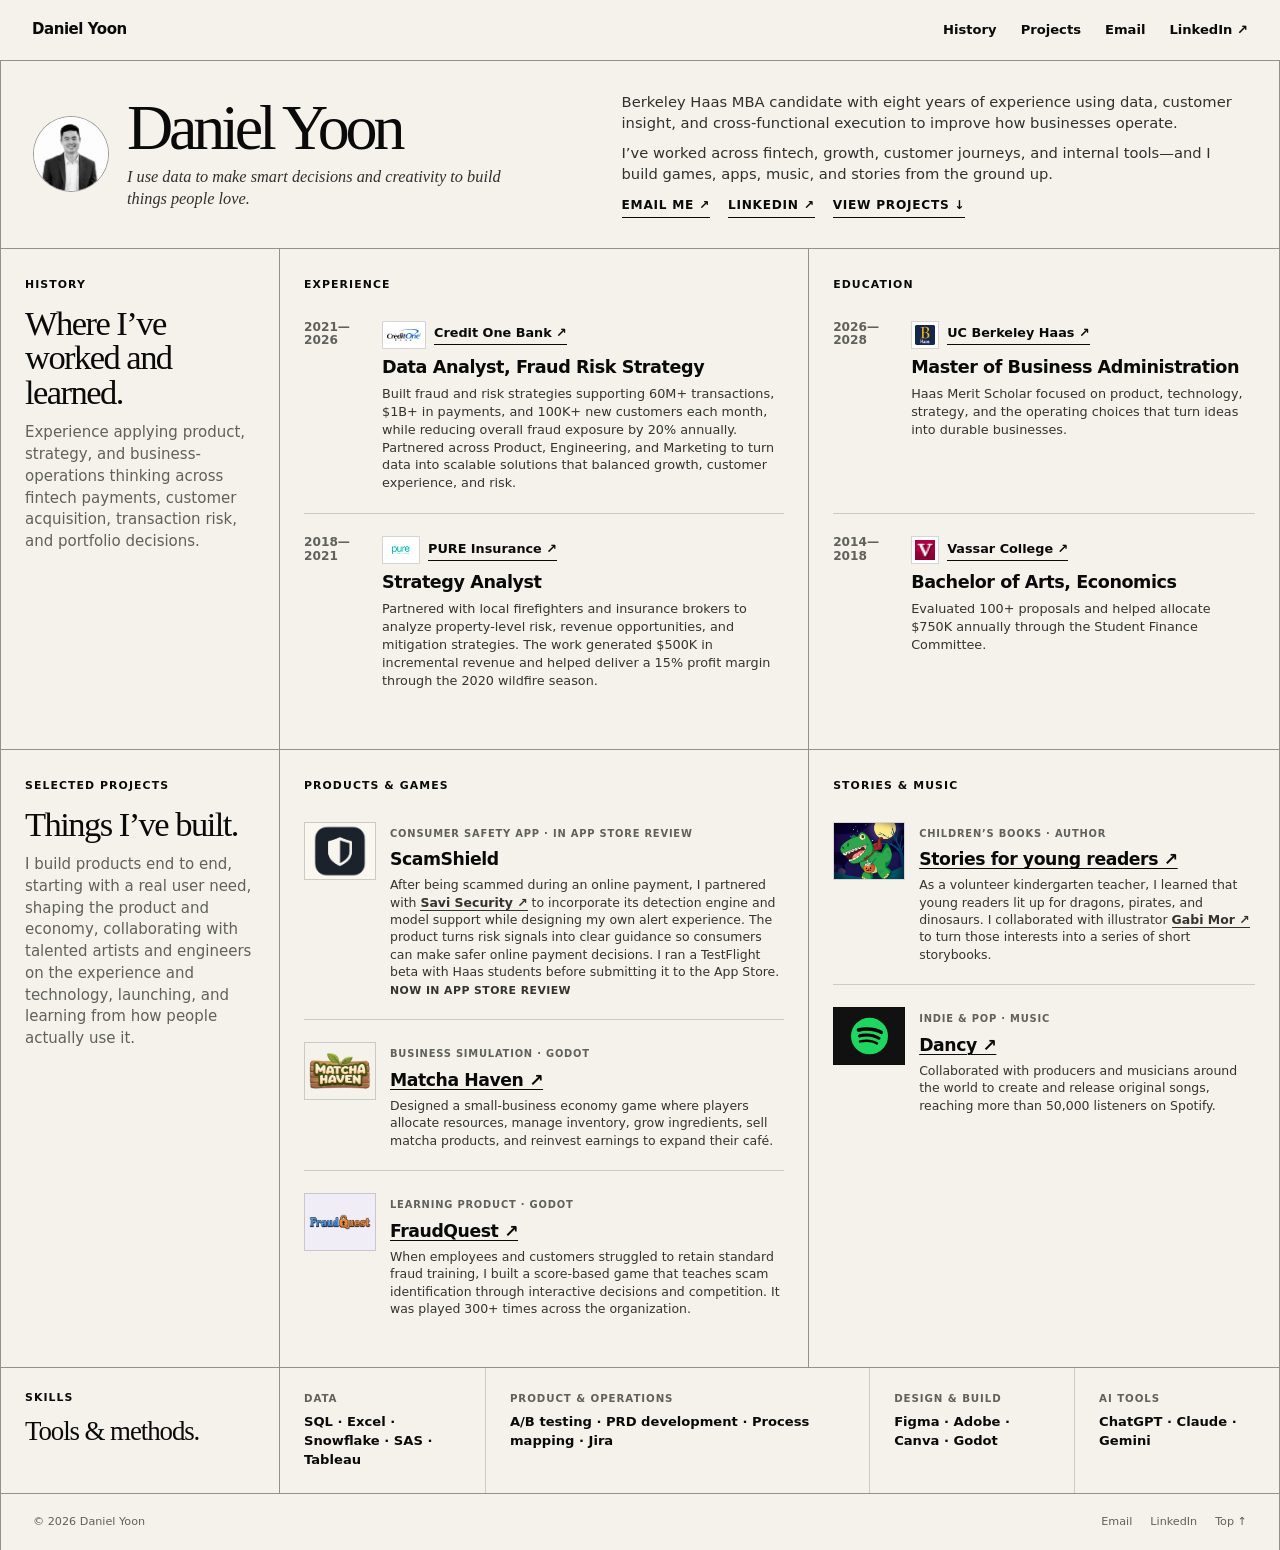
==== index.html @ 3f5807ec "Add Adobe to design and build skills Co-Authored-By: Claude Opus 5.5 <noreply@anthropic.com>" ====
<!doctype html>
<html lang="en">
<head>
  <meta charset="utf-8">
  <meta name="viewport" content="width=device-width, initial-scale=1">
  <title>Daniel Yoon — Data-Driven, Creative Builder</title>
  <meta name="description" content="Daniel Yoon is a Berkeley Haas MBA candidate who uses data to make smart decisions and creativity to build things people love, across tech, fintech, and entertainment.">
  <meta name="theme-color" content="#f4f2eb">
  <link rel="canonical" href="https://danielyoon.me">
  <link rel="icon" href="favicon.svg" type="image/svg+xml">
  <link rel="stylesheet" href="styles.css">
  <script src="script.js" defer></script>
</head>
<body>
  <a class="skip-link" href="#main">Skip to content</a>
  <header class="site-header">
    <nav class="nav" aria-label="Primary navigation">
      <a class="brand" href="#top">Daniel Yoon</a>
      <button class="nav-toggle" type="button" aria-label="Open menu" aria-expanded="false">Menu</button>
      <div class="nav-links">
        <a href="#history">History</a><a href="#work">Projects</a>
        <a href="mailto:daniel_yoon@berkeley.edu">Email</a>
        <a href="https://www.linkedin.com/in/daniel-yoon-haas" target="_blank" rel="noopener">LinkedIn ↗</a>
      </div>
    </nav>
  </header>

  <main id="main">
    <section class="intro" id="top">
      <div class="intro-grid" data-reveal>
        <div class="identity">
          <div class="portrait"><img src="assets/daniel-yoon-headshot.png" alt="Daniel Yoon" fetchpriority="high"></div>
          <div><h1>Daniel Yoon</h1><p class="role">I use data to make smart decisions and creativity to build things people love.</p></div>
        </div>
        <div class="profile-copy">
          <p>Berkeley Haas MBA candidate with eight years of experience using data, customer insight, and cross-functional execution to improve how businesses operate.</p>
          <p>I’ve worked across fintech, growth, customer journeys, and internal tools—and I build games, apps, music, and stories from the ground up.</p>
          <div class="quick-links"><a href="mailto:daniel_yoon@berkeley.edu">Email me ↗</a><a href="https://www.linkedin.com/in/daniel-yoon-haas" target="_blank" rel="noopener">LinkedIn ↗</a><a href="#work">View projects ↓</a></div>
        </div>
      </div>
    </section>

    <section class="history" id="history">
      <div class="section-label" data-reveal><p class="kicker">History</p><h2>Where I’ve worked and learned.</h2><p>Experience applying product, strategy, and business-operations thinking across fintech payments, customer acquisition, transaction risk, and portfolio decisions.</p></div>
      <div class="history-column" data-reveal>
        <p class="column-title">Experience</p>
        <article class="history-item"><div class="year">2021—<br>2026</div><div><p class="place credit-place"><img src="assets/credit-one-logo.avif" alt="Credit One Bank logo"><a href="https://www.creditonebank.com/" target="_blank" rel="noopener">Credit One Bank ↗</a></p><h3>Data Analyst, Fraud Risk Strategy</h3><p>Built fraud and risk strategies supporting 60M+ transactions, $1B+ in payments, and 100K+ new customers each month, while reducing overall fraud exposure by 20% annually. Partnered across Product, Engineering, and Marketing to turn data into scalable solutions that balanced growth, customer experience, and risk.</p></div></article>
        <article class="history-item"><div class="year">2018—<br>2021</div><div><p class="place pure-place"><img src="assets/pure-logo.png" alt="PURE Insurance logo"><a href="https://www.pureinsurance.com/" target="_blank" rel="noopener">PURE Insurance ↗</a></p><h3>Strategy Analyst</h3><p>Partnered with local firefighters and insurance brokers to analyze property-level risk, revenue opportunities, and mitigation strategies. The work generated $500K in incremental revenue and helped deliver a 15% profit margin through the 2020 wildfire season.</p></div></article>
      </div>
      <div class="history-column" data-reveal>
        <p class="column-title">Education</p>
        <article class="history-item"><div class="year">2026—<br>2028</div><div><p class="place"><img src="assets/haas-icon.png" alt=""><a href="https://haas.berkeley.edu/" target="_blank" rel="noopener">UC Berkeley Haas ↗</a></p><h3>Master of Business Administration</h3><p>Haas Merit Scholar focused on product, technology, strategy, and the operating choices that turn ideas into durable businesses.</p></div></article>
        <article class="history-item"><div class="year">2014—<br>2018</div><div><p class="place"><img src="assets/vassar-icon.png" alt=""><a href="https://www.vassar.edu/" target="_blank" rel="noopener">Vassar College ↗</a></p><h3>Bachelor of Arts, Economics</h3><p>Evaluated 100+ proposals and helped allocate $750K annually through the Student Finance Committee.</p></div></article>
      </div>
    </section>

    <section class="work" id="work">
      <div class="section-label" data-reveal><p class="kicker">Selected projects</p><h2>Things I’ve built.</h2><p>I build products end to end, starting with a real user need, shaping the product and economy, collaborating with talented artists and engineers on the experience and technology, launching, and learning from how people actually use it.</p></div>
      <div class="project-list" data-reveal>
        <p class="column-title">Products &amp; games</p>
        <article class="project-entry"><div class="project-thumb scamshield-thumb"><img src="assets/scamshield-icon.png" alt="ScamShield icon"></div><div><span>Consumer safety app · In App Store review</span><h3>ScamShield</h3><p>After being scammed during an online payment, I partnered with <a class="inline-link" href="https://www.savisecurity.com/" target="_blank" rel="noopener">Savi Security ↗</a> to incorporate its detection engine and model support while designing my own alert experience. The product turns risk signals into clear guidance so consumers can make safer online payment decisions. I ran a TestFlight beta with Haas students before submitting it to the App Store. <b>Now in App Store review</b></p></div></article>
        <a class="project-entry" href="https://dayoon11.itch.io/matcha-haven" target="_blank" rel="noopener"><div class="project-thumb matcha-thumb"><img src="assets/matcha-haven-title.png" alt="Matcha Haven title logo"></div><div><span>Business simulation · Godot</span><h3>Matcha Haven ↗</h3><p>Designed a small-business economy game where players allocate resources, manage inventory, grow ingredients, sell matcha products, and reinvest earnings to expand their café.</p></div></a>
        <a class="project-entry" href="https://dayoon11.itch.io/fraudquest" target="_blank" rel="noopener"><div class="project-thumb fraudquest-thumb"><img src="assets/fraudquest-logo.png" alt="FraudQuest logo"></div><div><span>Learning product · Godot</span><h3>FraudQuest ↗</h3><p>When employees and customers struggled to retain standard fraud training, I built a score-based game that teaches scam identification through interactive decisions and competition. It was played 300+ times across the organization.</p></div></a>
      </div>
      <div class="project-list" data-reveal>
        <p class="column-title">Stories &amp; music</p>
        <article class="project-entry"><a class="project-thumb" href="https://www.amazon.com/stores/Daniel-Yoon/author/B0CFJW4QG9" target="_blank" rel="noopener"><img src="assets/childrens-books.png" alt="Children’s book illustration"></a><div><span>Children’s books · Author</span><h3><a href="https://www.amazon.com/stores/Daniel-Yoon/author/B0CFJW4QG9" target="_blank" rel="noopener">Stories for young readers ↗</a></h3><p>As a volunteer kindergarten teacher, I learned that young readers lit up for dragons, pirates, and dinosaurs. I collaborated with illustrator <a class="inline-link" href="https://www.gabimorart.com.br/" target="_blank" rel="noopener">Gabi Mor ↗</a> to turn those interests into a series of short storybooks.</p></div></article>
        <a class="project-entry" href="https://open.spotify.com/artist/4zgH9NVYQOh6mYEP4kYT3u?si=IwgBDYM1RNizDzKz7FrIoQ" target="_blank" rel="noopener"><div class="project-thumb spotify-thumb"><img src="assets/spotify-icon.svg" alt="Spotify logo"></div><div><span>Indie &amp; pop · Music</span><h3>Dancy ↗</h3><p>Collaborated with producers and musicians around the world to create and release original songs, reaching more than 50,000 listeners on Spotify.</p></div></a>
      </div>
    </section>

    <section class="skills" id="skills">
      <div class="skills-heading" data-reveal><p class="kicker">Skills</p><h2>Tools &amp; methods.</h2></div>
      <div class="skills-groups" data-reveal>
        <div class="skill-group"><span>Data</span><p>SQL · Excel · Snowflake · SAS · Tableau</p></div>
        <div class="skill-group"><span>Product &amp; operations</span><p>A/B testing · PRD development · Process mapping · Jira</p></div>
        <div class="skill-group"><span>Design &amp; build</span><p>Figma · Adobe · Canva · Godot</p></div>
        <div class="skill-group"><span>AI tools</span><p>ChatGPT · Claude · Gemini</p></div>
      </div>
    </section>
  </main>

  <footer><span>© <span id="year"></span> Daniel Yoon</span><div><a href="mailto:daniel_yoon@berkeley.edu">Email</a><a href="https://www.linkedin.com/in/daniel-yoon-haas" target="_blank" rel="noopener">LinkedIn</a><a href="#top">Top ↑</a></div></footer>
</body>
</html>
---- styles.css ----
:root{--ink:#0a0a0a;--muted:#60605c;--paper:#f4f2eb;--white:#fff;--line:rgba(10,10,10,.42);--soft-line:rgba(10,10,10,.17);--serif:Georgia,'Times New Roman',serif;--sans:Inter,ui-sans-serif,system-ui,-apple-system,BlinkMacSystemFont,"Segoe UI",sans-serif}
*{box-sizing:border-box}html{scroll-behavior:smooth}body{margin:0;color:var(--ink);background:var(--paper);font-family:var(--sans);font-size:15px;line-height:1.45;text-rendering:optimizeLegibility}a{color:inherit;text-decoration:none}img{max-width:100%}h1,h2,h3,p{margin-top:0}::selection{color:var(--white);background:var(--ink)}
.skip-link{position:fixed;left:1rem;top:-5rem;z-index:100;padding:.65rem .9rem;color:white;background:black}.skip-link:focus{top:1rem}
.site-header{position:sticky;top:0;z-index:50;border-bottom:1px solid var(--line);background:rgba(244,242,235,.94);backdrop-filter:blur(14px)}.nav{max-width:1380px;height:60px;margin:auto;padding:0 32px;display:flex;align-items:center;justify-content:space-between}.brand{font-weight:850;letter-spacing:-.03em}.nav-links{display:flex;align-items:center;gap:24px;font-size:.82rem;font-weight:750}.nav-links a{border-bottom:1px solid transparent}.nav-links a:hover{border-color:currentColor}.nav-toggle{display:none;border:0;background:none;font:inherit;font-weight:700}
main{max-width:1380px;margin:0 auto;border-inline:1px solid var(--line)}.intro{padding:48px 32px 44px;border-bottom:1px solid var(--line)}.identity{display:flex;align-items:center;gap:18px;margin-bottom:36px}.portrait{width:76px;height:76px;flex:0 0 auto;overflow:hidden;border:1px solid var(--line);border-radius:50%;background:white}.portrait img{width:100%;height:100%;object-fit:cover;object-position:50% 25%;filter:grayscale(100%)}h1{margin-bottom:4px;font-family:var(--serif);font-size:clamp(2.7rem,5vw,4.8rem);line-height:.92;letter-spacing:-.065em;font-weight:500}.role{margin:0;color:var(--muted);font-size:.76rem;font-weight:800;letter-spacing:.08em;text-transform:uppercase}.intro-grid{display:grid;grid-template-columns:minmax(0,1.15fr) minmax(320px,.85fr);gap:7vw;align-items:end}.intro-grid h2{max-width:760px;margin:0;font-family:var(--serif);font-size:clamp(2.2rem,4.1vw,4.3rem);line-height:1;letter-spacing:-.055em;font-weight:500}.profile-copy{max-width:590px}.profile-copy p{margin-bottom:.6rem;color:#30302e;font-size:.95rem}.quick-links{display:flex;flex-wrap:wrap;gap:18px;margin-top:16px;font-size:.76rem;font-weight:850;text-transform:uppercase;letter-spacing:.06em}.quick-links a{padding-bottom:2px;border-bottom:1px solid var(--ink)}
.history{display:grid;grid-template-columns:.62fr 1.18fr 1.05fr;min-height:450px;border-bottom:1px solid var(--line)}.section-label,.history-column{padding:28px 24px}.history-column{border-left:1px solid var(--line)}.kicker,.column-title{margin-bottom:13px;font-size:.68rem;font-weight:900;letter-spacing:.1em;text-transform:uppercase}.section-label h2,.work-heading h2{margin-bottom:13px;font-family:var(--serif);font-size:clamp(1.9rem,2.7vw,3rem);line-height:1;letter-spacing:-.045em;font-weight:500}.section-label>p:last-child,.work-heading>p:last-child{max-width:260px;color:var(--muted)}.history-item{display:grid;grid-template-columns:65px 1fr;gap:13px;padding:15px 0 21px}.history-item+.history-item{border-top:1px solid var(--soft-line);padding-top:22px}.year{color:var(--muted);font-size:.76rem;font-weight:800;line-height:1.1}.place{display:inline-block;margin-bottom:8px;padding-bottom:1px;border-bottom:1px solid var(--ink);font-size:.8rem;font-weight:750}.history-item h3{margin-bottom:7px;font-size:1.1rem;line-height:1.2;letter-spacing:-.025em}.history-item p:last-child{margin:0;color:#333330;font-size:.8rem;line-height:1.4}
.work{border-bottom:1px solid var(--line)}.work-heading{padding:26px 32px 21px;display:grid;grid-template-columns:.45fr .7fr 1fr;gap:24px;align-items:baseline;border-bottom:1px solid var(--line)}.work-heading .kicker,.work-heading h2,.work-heading>p:last-child{margin:0}.work-heading>p:last-child{max-width:420px}.project-grid{display:grid;grid-template-columns:repeat(5,minmax(0,1fr))}.project{min-width:0;display:flex;flex-direction:column;border-right:1px solid var(--line);background:rgba(255,255,255,.16);transition:background .18s ease}.project:last-child{border-right:0}.project:hover{background:var(--white)}.project-media{aspect-ratio:16/10;overflow:hidden;border-bottom:1px solid var(--line);background:#e7e5de}.project-media img{width:100%;height:100%;display:block;object-fit:cover;transition:transform .35s ease}.project:hover .project-media img{transform:scale(1.025)}.project-media.icon-media img{object-fit:contain;padding:12%}.music-art{padding:20px;display:flex;flex-direction:column;justify-content:flex-end;color:white;background:black}.music-art strong{font-family:var(--serif);font-size:clamp(2.2rem,4vw,4rem);line-height:.9;font-weight:500}.music-art span{margin-top:8px;font-size:.66rem;letter-spacing:.1em;text-transform:uppercase}.project-copy{padding:16px;display:flex;flex:1;flex-direction:column}.project-copy>span{color:var(--muted);font-size:.6rem;font-weight:850;letter-spacing:.08em;text-transform:uppercase}.project-copy h3{margin:9px 0 7px;font-family:var(--serif);font-size:1.32rem;line-height:1;letter-spacing:-.035em;font-weight:500}.project-copy p{margin-bottom:16px;color:#3b3b37;font-size:.75rem;line-height:1.38}.project-copy b{margin-top:auto;font-size:.7rem;text-transform:uppercase;letter-spacing:.05em}
footer{max-width:1380px;margin:0 auto;padding:20px 32px;display:flex;justify-content:space-between;border-inline:1px solid var(--line);color:var(--muted);font-size:.7rem}footer div{display:flex;gap:18px}
[data-reveal]{opacity:0;transform:translateY(10px);transition:opacity .4s ease,transform .4s ease}[data-reveal].revealed{opacity:1;transform:none}
@media(max-width:1040px){.history{grid-template-columns:.5fr 1fr 1fr}.project-grid{grid-template-columns:repeat(3,1fr)}.project{border-bottom:1px solid var(--line)}.project:nth-child(3){border-right:0}}
@media(max-width:760px){.nav{padding-inline:20px}.nav-toggle{display:block}.nav-links{position:absolute;inset:60px 12px auto;padding:18px;display:none;flex-direction:column;align-items:stretch;background:var(--paper);border:1px solid var(--line)}.nav-links.open{display:flex}main,footer{border-inline:0}.intro{padding:36px 20px 31px}.identity{margin-bottom:28px}.portrait{width:62px;height:62px}.intro-grid{grid-template-columns:1fr;gap:22px}.intro-grid h2{font-size:clamp(2.15rem,10.5vw,3.4rem)}.history{grid-template-columns:1fr;min-height:0}.section-label,.history-column{padding:25px 20px}.history-column{border-left:0;border-top:1px solid var(--line)}.work-heading{padding:25px 20px 20px;grid-template-columns:1fr;gap:5px}.project-grid{grid-template-columns:1fr 1fr}.project:nth-child(3){border-right:1px solid var(--line)}.project:nth-child(even){border-right:0}footer{padding-inline:20px}}
@media(max-width:480px){body{font-size:14px}.role{max-width:255px}.history-item{grid-template-columns:58px 1fr}.project-grid{grid-template-columns:1fr}.project,.project:nth-child(3){border-right:0}footer{align-items:flex-start;flex-direction:column;gap:10px}}
@media(prefers-reduced-motion:reduce){*,*::before,*::after{scroll-behavior:auto!important;transition-duration:.01ms!important}[data-reveal]{opacity:1;transform:none}}

/* Compact identity row and history marks */
.intro{padding:30px 32px}.intro-grid{grid-template-columns:minmax(360px,.9fr) minmax(360px,1.1fr);gap:6vw;align-items:center}.identity{margin-bottom:0}.profile-copy{max-width:650px}.profile-copy p{margin-bottom:.5rem;font-size:.92rem}.quick-links{margin-top:13px}.place{display:flex;align-items:center;gap:8px;padding-bottom:0;border-bottom:0}.place img{width:28px;height:28px;padding:3px;object-fit:contain;border:1px solid var(--soft-line);border-radius:0;background:white}.place span{padding-bottom:1px;border-bottom:1px solid var(--ink)}
@media(max-width:760px){.intro{padding:26px 20px}.intro-grid{grid-template-columns:1fr;gap:18px}.identity{margin-bottom:0}}

/* Projects follow the same three-column rhythm as History */
.pure-place img{width:38px;height:28px}.credit-place img{width:44px;height:28px;padding:4px}.work{display:grid;grid-template-columns:.62fr 1.18fr 1.05fr;border-bottom:1px solid var(--line)}.work>.section-label,.project-list{padding:28px 24px}.project-list{border-left:1px solid var(--line)}.project-entry{display:grid;grid-template-columns:72px 1fr;gap:14px;padding:15px 0 21px}.project-entry+.project-entry{border-top:1px solid var(--soft-line);padding-top:22px}.project-thumb{width:72px;height:58px;overflow:hidden;border:1px solid var(--soft-line);background:white}.project-thumb img{width:100%;height:100%;display:block;object-fit:cover}.project-thumb.contain img{object-fit:contain;padding:7px}.music-thumb{display:grid;place-items:center;color:white;background:black}.music-thumb strong{font-family:var(--serif);font-size:1.25rem;font-weight:500}.project-entry>div:last-child>span{color:var(--muted);font-size:.62rem;font-weight:850;letter-spacing:.08em;text-transform:uppercase}.project-entry h3{margin:6px 0;font-size:1.08rem;line-height:1.2;letter-spacing:-.025em}.project-entry p{margin:0;color:#333330;font-size:.78rem;line-height:1.4}.project-entry b{font-size:.68rem;text-transform:uppercase;letter-spacing:.04em}
@media(max-width:1040px){.work{grid-template-columns:.5fr 1fr 1fr}}
@media(max-width:760px){.work{grid-template-columns:1fr}.work>.section-label,.project-list{padding:25px 20px}.project-list{border-left:0;border-top:1px solid var(--line)}}

/* Keep Experience and Education row rules aligned */
.history-column{display:grid;grid-template-rows:auto 1fr 1fr}.history-column .history-item{min-height:0}.scamshield-thumb{background:#f5f1e9}.scamshield-thumb img{object-fit:cover}.matcha-thumb{background:#f4f2eb}.matcha-thumb img,.fraudquest-thumb img{object-fit:contain;object-position:center;transform:none;padding:4px}.fraudquest-thumb{background:#f1edf6}.spotify-thumb{display:grid;place-items:center;background:#111}.spotify-thumb img{width:38px;height:38px;object-fit:contain}.project-entry p{max-width:520px}.inline-link{font-weight:750;border-bottom:1px solid currentColor}.inline-link:hover{opacity:.6}
.place a{padding-bottom:1px;border-bottom:1px solid var(--ink)}.place a:hover{opacity:.6}
.project-entry[href] h3,.project-entry h3 a{text-decoration:underline;text-decoration-thickness:1px;text-underline-offset:3px}
@media(max-width:760px){.history-column{display:block}.project-entry{grid-template-columns:72px 1fr}}

/* Compact skills band */
.skills{display:grid;grid-template-columns:.62fr 2.23fr;border-bottom:1px solid var(--line)}.skills-heading{padding:22px 24px}.skills-heading h2{margin:0;font-family:var(--serif);font-size:clamp(1.6rem,2.1vw,2.3rem);line-height:1;letter-spacing:-.04em;font-weight:500}.skills-groups{display:grid;grid-template-columns:.72fr 1.35fr .72fr .72fr;border-left:1px solid var(--line)}.skill-group{padding:23px 24px}.skill-group+.skill-group{border-left:1px solid var(--soft-line)}.skill-group span{display:block;margin-bottom:7px;color:var(--muted);font-size:.64rem;font-weight:900;letter-spacing:.09em;text-transform:uppercase}.skill-group p{margin:0;font-size:.82rem;font-weight:700;line-height:1.45}
@media(max-width:1040px){.skills{grid-template-columns:.5fr 2fr}.skills-groups{grid-template-columns:.85fr 1.3fr .85fr .85fr}.skill-group{padding-inline:16px}}
@media(max-width:760px){.skills{grid-template-columns:1fr}.skills-heading{padding:22px 20px}.skills-groups{grid-template-columns:1fr;border-left:0;border-top:1px solid var(--line)}.skill-group{padding:16px 20px}.skill-group+.skill-group{border-left:0;border-top:1px solid var(--soft-line)}}

/* Tagline reads as a sentence, not a label */
.role{max-width:380px;margin-top:8px;color:#30302e;font-family:var(--serif);font-size:1.02rem;font-weight:400;font-style:italic;line-height:1.35;letter-spacing:0;text-transform:none}
@media(max-width:480px){.role{max-width:none;font-size:.95rem}}
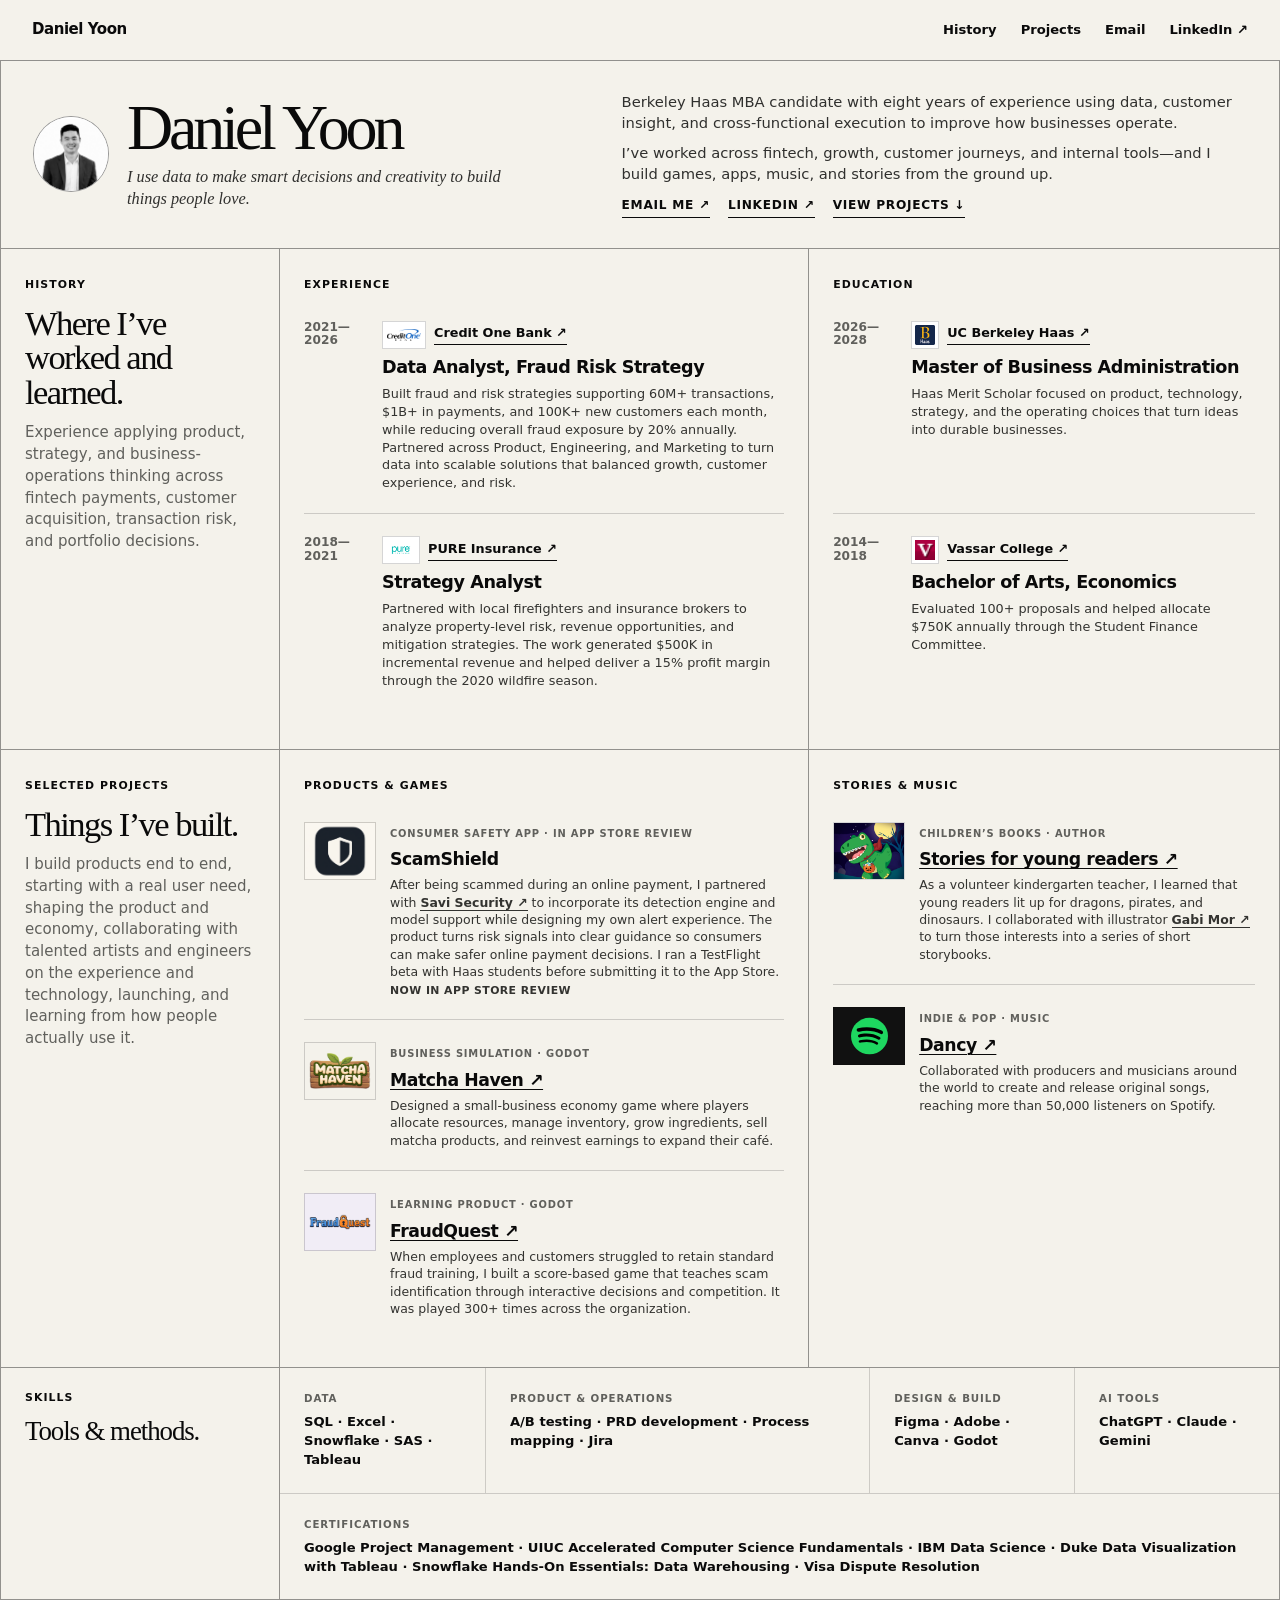
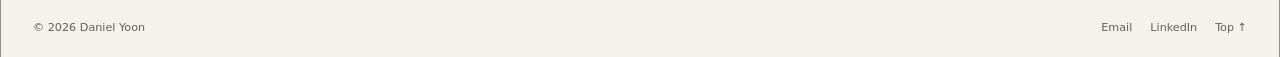
==== commit 4b50ea72: "Add certifications to skills section Co-Authored-By: Claude Opus 5.5 <noreply@anthropic.com>" ====
--- a/index.html
+++ b/index.html
@@ -76,6 +76,7 @@
         <div class="skill-group"><span>Product &amp; operations</span><p>A/B testing · PRD development · Process mapping · Jira</p></div>
         <div class="skill-group"><span>Design &amp; build</span><p>Figma · Adobe · Canva · Godot</p></div>
         <div class="skill-group"><span>AI tools</span><p>ChatGPT · Claude · Gemini</p></div>
+        <div class="skill-group certs"><span>Certifications</span><p>Google Project Management · UIUC Accelerated Computer Science Fundamentals · IBM Data Science · Duke Data Visualization with Tableau · Snowflake Hands-On Essentials: Data Warehousing · Visa Dispute Resolution</p></div>
       </div>
     </section>
   </main>
--- a/styles.css
+++ b/styles.css
@@ -28,7 +28,7 @@
 @media(max-width:760px){.history-column{display:block}.project-entry{grid-template-columns:72px 1fr}}
 
 /* Compact skills band */
-.skills{display:grid;grid-template-columns:.62fr 2.23fr;border-bottom:1px solid var(--line)}.skills-heading{padding:22px 24px}.skills-heading h2{margin:0;font-family:var(--serif);font-size:clamp(1.6rem,2.1vw,2.3rem);line-height:1;letter-spacing:-.04em;font-weight:500}.skills-groups{display:grid;grid-template-columns:.72fr 1.35fr .72fr .72fr;border-left:1px solid var(--line)}.skill-group{padding:23px 24px}.skill-group+.skill-group{border-left:1px solid var(--soft-line)}.skill-group span{display:block;margin-bottom:7px;color:var(--muted);font-size:.64rem;font-weight:900;letter-spacing:.09em;text-transform:uppercase}.skill-group p{margin:0;font-size:.82rem;font-weight:700;line-height:1.45}
+.skills{display:grid;grid-template-columns:.62fr 2.23fr;border-bottom:1px solid var(--line)}.skills-heading{padding:22px 24px}.skills-heading h2{margin:0;font-family:var(--serif);font-size:clamp(1.6rem,2.1vw,2.3rem);line-height:1;letter-spacing:-.04em;font-weight:500}.skills-groups{display:grid;grid-template-columns:.72fr 1.35fr .72fr .72fr;border-left:1px solid var(--line)}.skill-group{padding:23px 24px}.skill-group+.skill-group{border-left:1px solid var(--soft-line)}.skill-group span{display:block;margin-bottom:7px;color:var(--muted);font-size:.64rem;font-weight:900;letter-spacing:.09em;text-transform:uppercase}.skill-group p{margin:0;font-size:.82rem;font-weight:700;line-height:1.45}.skill-group.certs{grid-column:1/-1;border-left:0;border-top:1px solid var(--soft-line)}
 @media(max-width:1040px){.skills{grid-template-columns:.5fr 2fr}.skills-groups{grid-template-columns:.85fr 1.3fr .85fr .85fr}.skill-group{padding-inline:16px}}
 @media(max-width:760px){.skills{grid-template-columns:1fr}.skills-heading{padding:22px 20px}.skills-groups{grid-template-columns:1fr;border-left:0;border-top:1px solid var(--line)}.skill-group{padding:16px 20px}.skill-group+.skill-group{border-left:0;border-top:1px solid var(--soft-line)}}
 
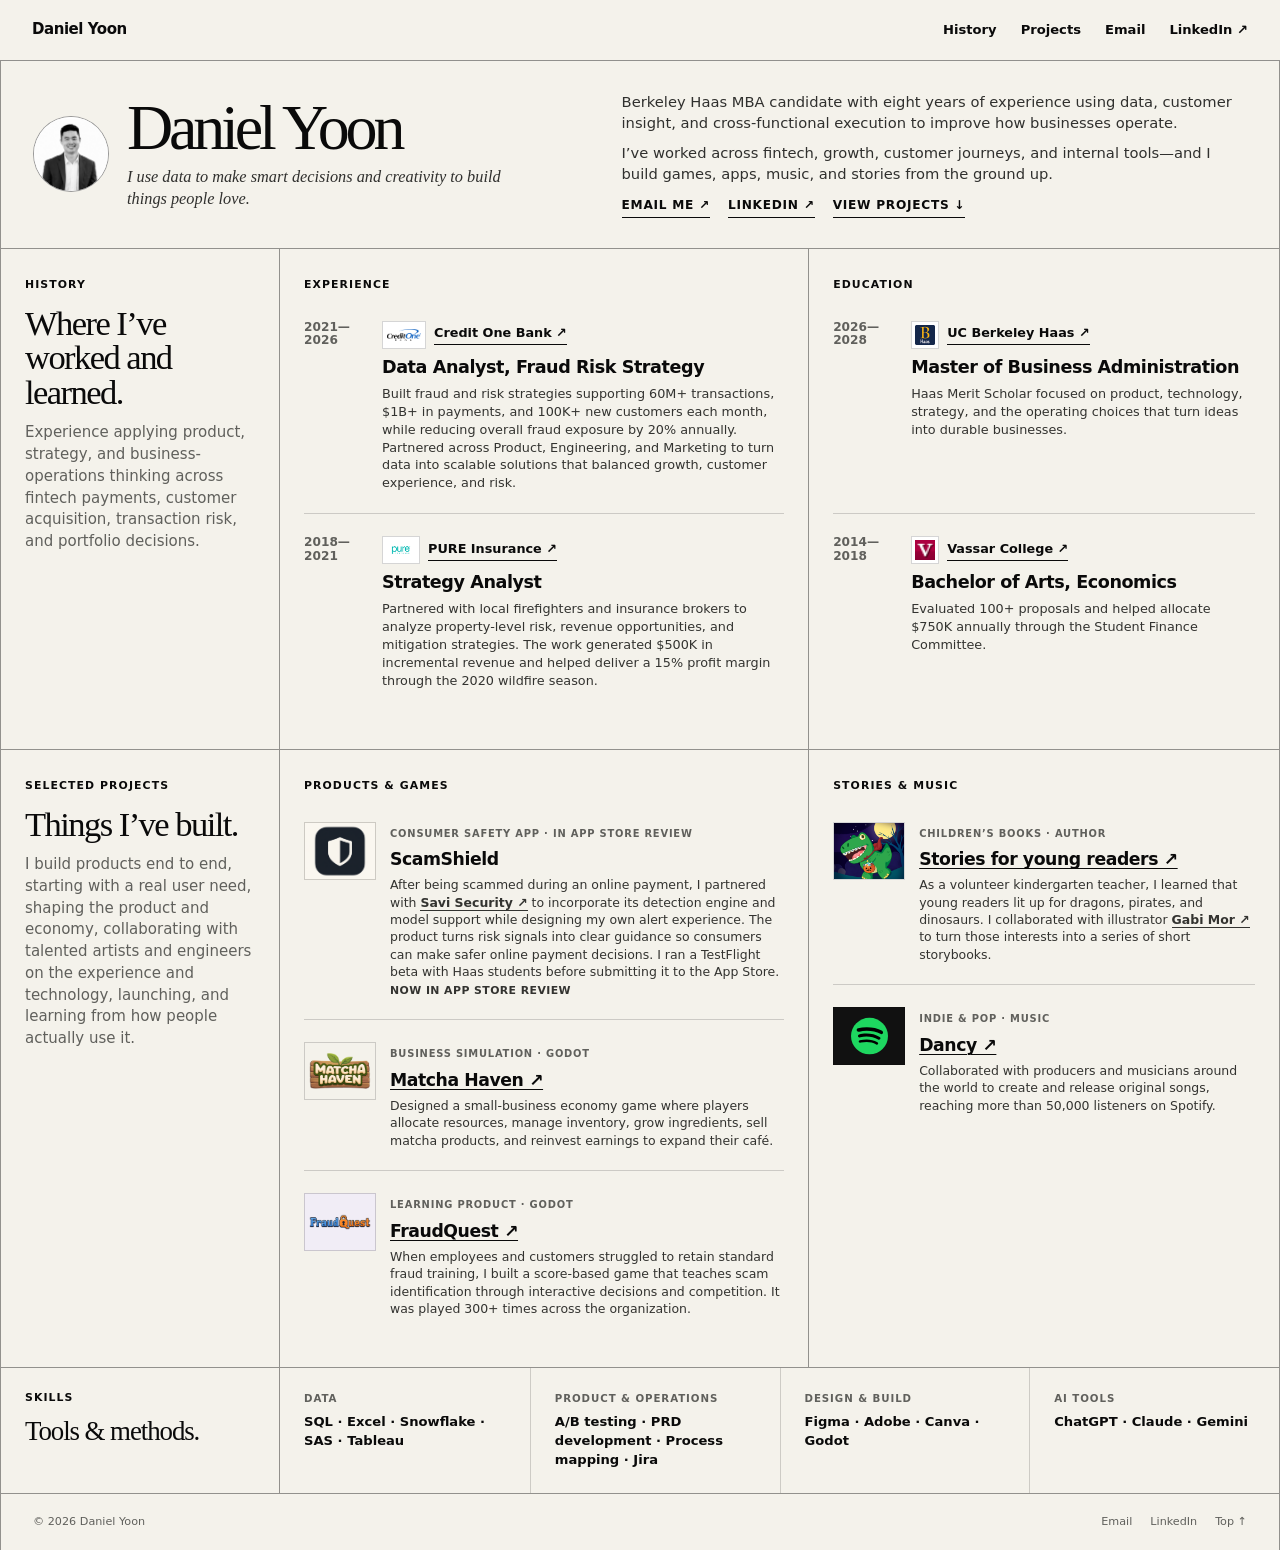
==== commit 2eb05291: "Remove certifications row and bust stylesheet cache Co-Authored-By: Claude Opus 5.5 <noreply@anthrop" ====
--- a/index.html
+++ b/index.html
@@ -8,8 +8,8 @@
   <meta name="theme-color" content="#f4f2eb">
   <link rel="canonical" href="https://danielyoon.me">
   <link rel="icon" href="favicon.svg" type="image/svg+xml">
-  <link rel="stylesheet" href="styles.css">
-  <script src="script.js" defer></script>
+  <link rel="stylesheet" href="styles.css?v=20261022">
+  <script src="script.js?v=20261022" defer></script>
 </head>
 <body>
   <a class="skip-link" href="#main">Skip to content</a>
@@ -76,7 +76,6 @@
         <div class="skill-group"><span>Product &amp; operations</span><p>A/B testing · PRD development · Process mapping · Jira</p></div>
         <div class="skill-group"><span>Design &amp; build</span><p>Figma · Adobe · Canva · Godot</p></div>
         <div class="skill-group"><span>AI tools</span><p>ChatGPT · Claude · Gemini</p></div>
-        <div class="skill-group certs"><span>Certifications</span><p>Google Project Management · UIUC Accelerated Computer Science Fundamentals · IBM Data Science · Duke Data Visualization with Tableau · Snowflake Hands-On Essentials: Data Warehousing · Visa Dispute Resolution</p></div>
       </div>
     </section>
   </main>
--- a/styles.css
+++ b/styles.css
@@ -28,8 +28,8 @@
 @media(max-width:760px){.history-column{display:block}.project-entry{grid-template-columns:72px 1fr}}
 
 /* Compact skills band */
-.skills{display:grid;grid-template-columns:.62fr 2.23fr;border-bottom:1px solid var(--line)}.skills-heading{padding:22px 24px}.skills-heading h2{margin:0;font-family:var(--serif);font-size:clamp(1.6rem,2.1vw,2.3rem);line-height:1;letter-spacing:-.04em;font-weight:500}.skills-groups{display:grid;grid-template-columns:.72fr 1.35fr .72fr .72fr;border-left:1px solid var(--line)}.skill-group{padding:23px 24px}.skill-group+.skill-group{border-left:1px solid var(--soft-line)}.skill-group span{display:block;margin-bottom:7px;color:var(--muted);font-size:.64rem;font-weight:900;letter-spacing:.09em;text-transform:uppercase}.skill-group p{margin:0;font-size:.82rem;font-weight:700;line-height:1.45}.skill-group.certs{grid-column:1/-1;border-left:0;border-top:1px solid var(--soft-line)}
-@media(max-width:1040px){.skills{grid-template-columns:.5fr 2fr}.skills-groups{grid-template-columns:.85fr 1.3fr .85fr .85fr}.skill-group{padding-inline:16px}}
+.skills{display:grid;grid-template-columns:.62fr 2.23fr;border-bottom:1px solid var(--line)}.skills-heading{padding:22px 24px}.skills-heading h2{margin:0;font-family:var(--serif);font-size:clamp(1.6rem,2.1vw,2.3rem);line-height:1;letter-spacing:-.04em;font-weight:500}.skills-groups{display:grid;grid-template-columns:repeat(4,minmax(0,1fr));border-left:1px solid var(--line)}.skill-group{padding:23px 24px}.skill-group+.skill-group{border-left:1px solid var(--soft-line)}.skill-group span{display:block;margin-bottom:7px;color:var(--muted);font-size:.64rem;font-weight:900;letter-spacing:.09em;text-transform:uppercase}.skill-group p{margin:0;font-size:.82rem;font-weight:700;line-height:1.45}
+@media(max-width:1040px){.skills{grid-template-columns:.5fr 2fr}.skills-groups{grid-template-columns:repeat(4,minmax(0,1fr))}.skill-group{padding-inline:16px}}
 @media(max-width:760px){.skills{grid-template-columns:1fr}.skills-heading{padding:22px 20px}.skills-groups{grid-template-columns:1fr;border-left:0;border-top:1px solid var(--line)}.skill-group{padding:16px 20px}.skill-group+.skill-group{border-left:0;border-top:1px solid var(--soft-line)}}
 
 /* Tagline reads as a sentence, not a label */
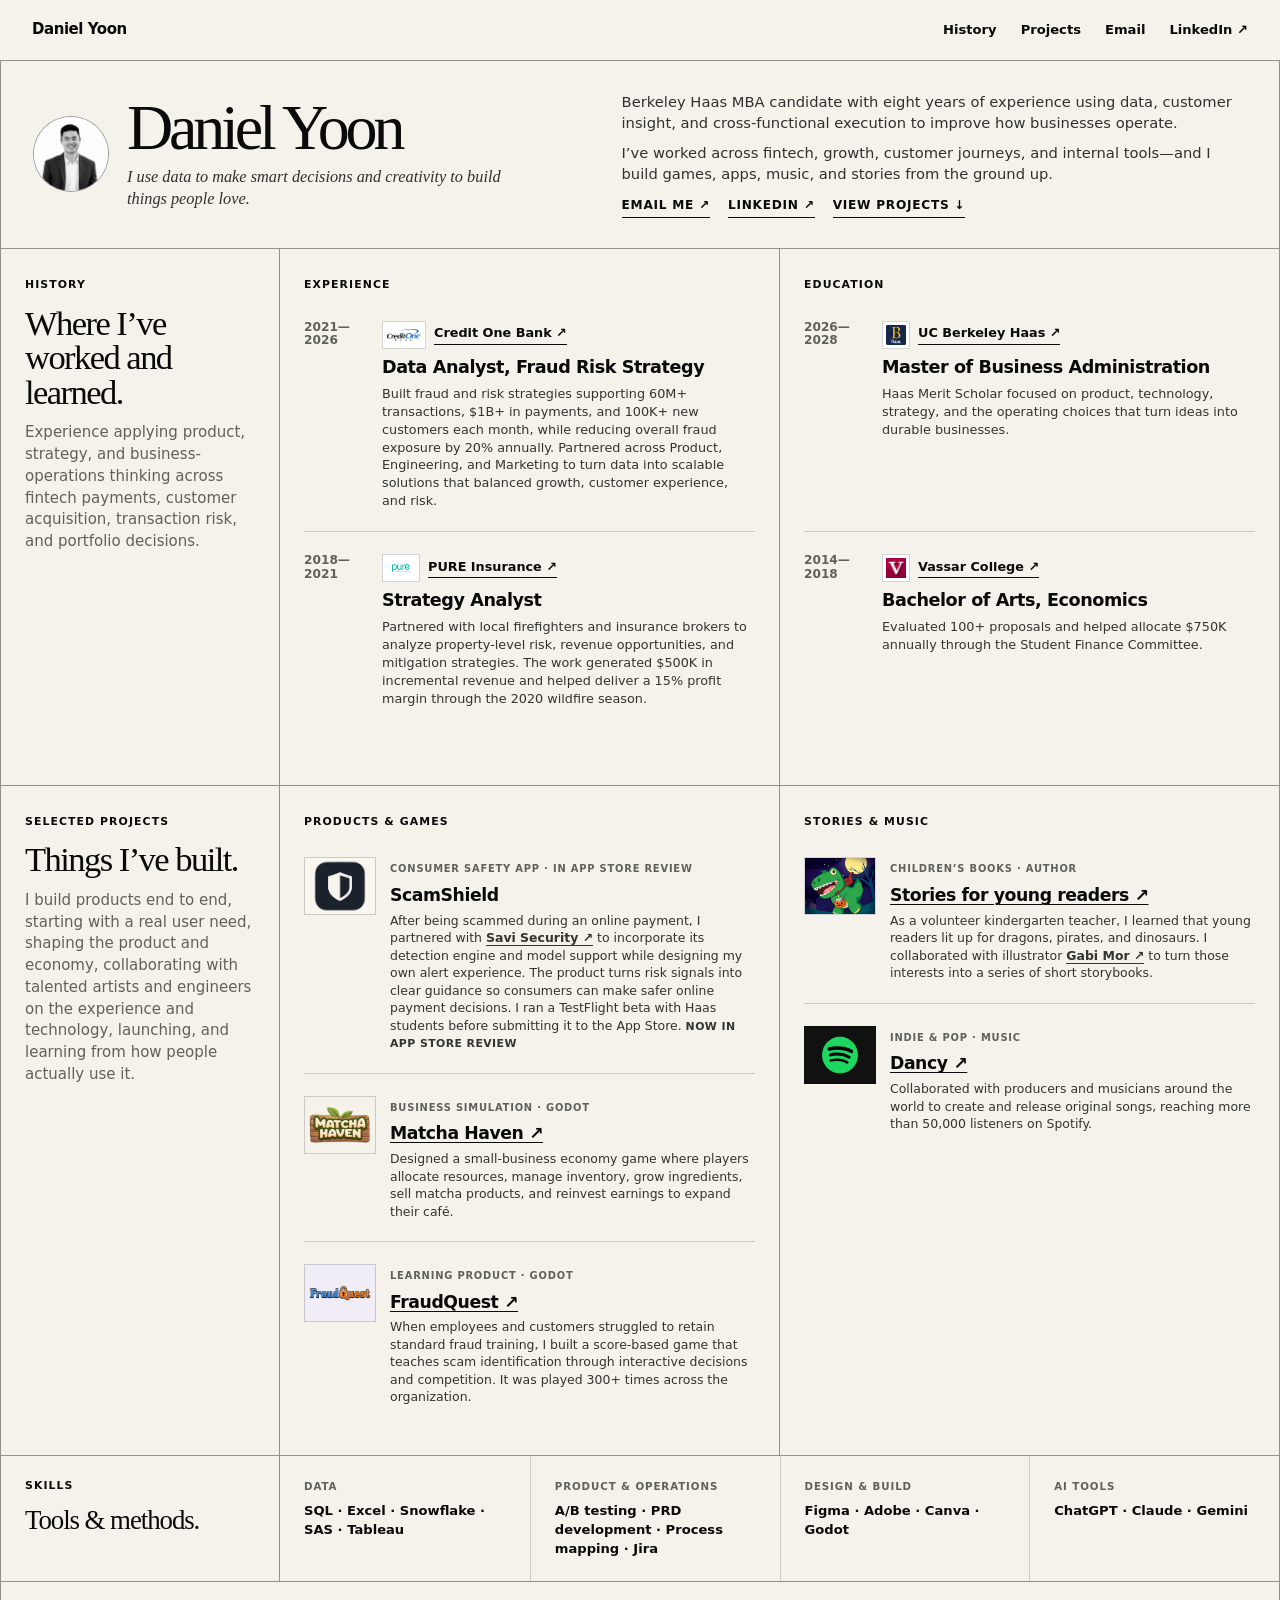
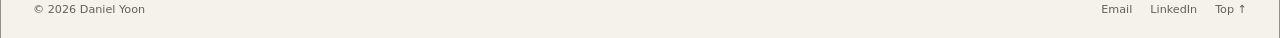
==== commit a34cc676: "Align section columns with equal skills boxes Co-Authored-By: Claude Opus 5.5 <noreply@anthropic.com" ====
--- a/index.html
+++ b/index.html
@@ -8,8 +8,8 @@
   <meta name="theme-color" content="#f4f2eb">
   <link rel="canonical" href="https://danielyoon.me">
   <link rel="icon" href="favicon.svg" type="image/svg+xml">
-  <link rel="stylesheet" href="styles.css?v=20261022">
-  <script src="script.js?v=20261022" defer></script>
+  <link rel="stylesheet" href="styles.css?v=20261022c">
+  <script src="script.js?v=20261022c" defer></script>
 </head>
 <body>
   <a class="skip-link" href="#main">Skip to content</a>
--- a/styles.css
+++ b/styles.css
@@ -3,7 +3,7 @@
 .skip-link{position:fixed;left:1rem;top:-5rem;z-index:100;padding:.65rem .9rem;color:white;background:black}.skip-link:focus{top:1rem}
 .site-header{position:sticky;top:0;z-index:50;border-bottom:1px solid var(--line);background:rgba(244,242,235,.94);backdrop-filter:blur(14px)}.nav{max-width:1380px;height:60px;margin:auto;padding:0 32px;display:flex;align-items:center;justify-content:space-between}.brand{font-weight:850;letter-spacing:-.03em}.nav-links{display:flex;align-items:center;gap:24px;font-size:.82rem;font-weight:750}.nav-links a{border-bottom:1px solid transparent}.nav-links a:hover{border-color:currentColor}.nav-toggle{display:none;border:0;background:none;font:inherit;font-weight:700}
 main{max-width:1380px;margin:0 auto;border-inline:1px solid var(--line)}.intro{padding:48px 32px 44px;border-bottom:1px solid var(--line)}.identity{display:flex;align-items:center;gap:18px;margin-bottom:36px}.portrait{width:76px;height:76px;flex:0 0 auto;overflow:hidden;border:1px solid var(--line);border-radius:50%;background:white}.portrait img{width:100%;height:100%;object-fit:cover;object-position:50% 25%;filter:grayscale(100%)}h1{margin-bottom:4px;font-family:var(--serif);font-size:clamp(2.7rem,5vw,4.8rem);line-height:.92;letter-spacing:-.065em;font-weight:500}.role{margin:0;color:var(--muted);font-size:.76rem;font-weight:800;letter-spacing:.08em;text-transform:uppercase}.intro-grid{display:grid;grid-template-columns:minmax(0,1.15fr) minmax(320px,.85fr);gap:7vw;align-items:end}.intro-grid h2{max-width:760px;margin:0;font-family:var(--serif);font-size:clamp(2.2rem,4.1vw,4.3rem);line-height:1;letter-spacing:-.055em;font-weight:500}.profile-copy{max-width:590px}.profile-copy p{margin-bottom:.6rem;color:#30302e;font-size:.95rem}.quick-links{display:flex;flex-wrap:wrap;gap:18px;margin-top:16px;font-size:.76rem;font-weight:850;text-transform:uppercase;letter-spacing:.06em}.quick-links a{padding-bottom:2px;border-bottom:1px solid var(--ink)}
-.history{display:grid;grid-template-columns:.62fr 1.18fr 1.05fr;min-height:450px;border-bottom:1px solid var(--line)}.section-label,.history-column{padding:28px 24px}.history-column{border-left:1px solid var(--line)}.kicker,.column-title{margin-bottom:13px;font-size:.68rem;font-weight:900;letter-spacing:.1em;text-transform:uppercase}.section-label h2,.work-heading h2{margin-bottom:13px;font-family:var(--serif);font-size:clamp(1.9rem,2.7vw,3rem);line-height:1;letter-spacing:-.045em;font-weight:500}.section-label>p:last-child,.work-heading>p:last-child{max-width:260px;color:var(--muted)}.history-item{display:grid;grid-template-columns:65px 1fr;gap:13px;padding:15px 0 21px}.history-item+.history-item{border-top:1px solid var(--soft-line);padding-top:22px}.year{color:var(--muted);font-size:.76rem;font-weight:800;line-height:1.1}.place{display:inline-block;margin-bottom:8px;padding-bottom:1px;border-bottom:1px solid var(--ink);font-size:.8rem;font-weight:750}.history-item h3{margin-bottom:7px;font-size:1.1rem;line-height:1.2;letter-spacing:-.025em}.history-item p:last-child{margin:0;color:#333330;font-size:.8rem;line-height:1.4}
+.history{display:grid;grid-template-columns:.62fr 1.115fr 1.115fr;min-height:450px;border-bottom:1px solid var(--line)}.section-label,.history-column{padding:28px 24px}.history-column{border-left:1px solid var(--line)}.kicker,.column-title{margin-bottom:13px;font-size:.68rem;font-weight:900;letter-spacing:.1em;text-transform:uppercase}.section-label h2,.work-heading h2{margin-bottom:13px;font-family:var(--serif);font-size:clamp(1.9rem,2.7vw,3rem);line-height:1;letter-spacing:-.045em;font-weight:500}.section-label>p:last-child,.work-heading>p:last-child{max-width:260px;color:var(--muted)}.history-item{display:grid;grid-template-columns:65px 1fr;gap:13px;padding:15px 0 21px}.history-item+.history-item{border-top:1px solid var(--soft-line);padding-top:22px}.year{color:var(--muted);font-size:.76rem;font-weight:800;line-height:1.1}.place{display:inline-block;margin-bottom:8px;padding-bottom:1px;border-bottom:1px solid var(--ink);font-size:.8rem;font-weight:750}.history-item h3{margin-bottom:7px;font-size:1.1rem;line-height:1.2;letter-spacing:-.025em}.history-item p:last-child{margin:0;color:#333330;font-size:.8rem;line-height:1.4}
 .work{border-bottom:1px solid var(--line)}.work-heading{padding:26px 32px 21px;display:grid;grid-template-columns:.45fr .7fr 1fr;gap:24px;align-items:baseline;border-bottom:1px solid var(--line)}.work-heading .kicker,.work-heading h2,.work-heading>p:last-child{margin:0}.work-heading>p:last-child{max-width:420px}.project-grid{display:grid;grid-template-columns:repeat(5,minmax(0,1fr))}.project{min-width:0;display:flex;flex-direction:column;border-right:1px solid var(--line);background:rgba(255,255,255,.16);transition:background .18s ease}.project:last-child{border-right:0}.project:hover{background:var(--white)}.project-media{aspect-ratio:16/10;overflow:hidden;border-bottom:1px solid var(--line);background:#e7e5de}.project-media img{width:100%;height:100%;display:block;object-fit:cover;transition:transform .35s ease}.project:hover .project-media img{transform:scale(1.025)}.project-media.icon-media img{object-fit:contain;padding:12%}.music-art{padding:20px;display:flex;flex-direction:column;justify-content:flex-end;color:white;background:black}.music-art strong{font-family:var(--serif);font-size:clamp(2.2rem,4vw,4rem);line-height:.9;font-weight:500}.music-art span{margin-top:8px;font-size:.66rem;letter-spacing:.1em;text-transform:uppercase}.project-copy{padding:16px;display:flex;flex:1;flex-direction:column}.project-copy>span{color:var(--muted);font-size:.6rem;font-weight:850;letter-spacing:.08em;text-transform:uppercase}.project-copy h3{margin:9px 0 7px;font-family:var(--serif);font-size:1.32rem;line-height:1;letter-spacing:-.035em;font-weight:500}.project-copy p{margin-bottom:16px;color:#3b3b37;font-size:.75rem;line-height:1.38}.project-copy b{margin-top:auto;font-size:.7rem;text-transform:uppercase;letter-spacing:.05em}
 footer{max-width:1380px;margin:0 auto;padding:20px 32px;display:flex;justify-content:space-between;border-inline:1px solid var(--line);color:var(--muted);font-size:.7rem}footer div{display:flex;gap:18px}
 [data-reveal]{opacity:0;transform:translateY(10px);transition:opacity .4s ease,transform .4s ease}[data-reveal].revealed{opacity:1;transform:none}
@@ -17,7 +17,7 @@
 @media(max-width:760px){.intro{padding:26px 20px}.intro-grid{grid-template-columns:1fr;gap:18px}.identity{margin-bottom:0}}
 
 /* Projects follow the same three-column rhythm as History */
-.pure-place img{width:38px;height:28px}.credit-place img{width:44px;height:28px;padding:4px}.work{display:grid;grid-template-columns:.62fr 1.18fr 1.05fr;border-bottom:1px solid var(--line)}.work>.section-label,.project-list{padding:28px 24px}.project-list{border-left:1px solid var(--line)}.project-entry{display:grid;grid-template-columns:72px 1fr;gap:14px;padding:15px 0 21px}.project-entry+.project-entry{border-top:1px solid var(--soft-line);padding-top:22px}.project-thumb{width:72px;height:58px;overflow:hidden;border:1px solid var(--soft-line);background:white}.project-thumb img{width:100%;height:100%;display:block;object-fit:cover}.project-thumb.contain img{object-fit:contain;padding:7px}.music-thumb{display:grid;place-items:center;color:white;background:black}.music-thumb strong{font-family:var(--serif);font-size:1.25rem;font-weight:500}.project-entry>div:last-child>span{color:var(--muted);font-size:.62rem;font-weight:850;letter-spacing:.08em;text-transform:uppercase}.project-entry h3{margin:6px 0;font-size:1.08rem;line-height:1.2;letter-spacing:-.025em}.project-entry p{margin:0;color:#333330;font-size:.78rem;line-height:1.4}.project-entry b{font-size:.68rem;text-transform:uppercase;letter-spacing:.04em}
+.pure-place img{width:38px;height:28px}.credit-place img{width:44px;height:28px;padding:4px}.work{display:grid;grid-template-columns:.62fr 1.115fr 1.115fr;border-bottom:1px solid var(--line)}.work>.section-label,.project-list{padding:28px 24px}.project-list{border-left:1px solid var(--line)}.project-entry{display:grid;grid-template-columns:72px 1fr;gap:14px;padding:15px 0 21px}.project-entry+.project-entry{border-top:1px solid var(--soft-line);padding-top:22px}.project-thumb{width:72px;height:58px;overflow:hidden;border:1px solid var(--soft-line);background:white}.project-thumb img{width:100%;height:100%;display:block;object-fit:cover}.project-thumb.contain img{object-fit:contain;padding:7px}.music-thumb{display:grid;place-items:center;color:white;background:black}.music-thumb strong{font-family:var(--serif);font-size:1.25rem;font-weight:500}.project-entry>div:last-child>span{color:var(--muted);font-size:.62rem;font-weight:850;letter-spacing:.08em;text-transform:uppercase}.project-entry h3{margin:6px 0;font-size:1.08rem;line-height:1.2;letter-spacing:-.025em}.project-entry p{margin:0;color:#333330;font-size:.78rem;line-height:1.4}.project-entry b{font-size:.68rem;text-transform:uppercase;letter-spacing:.04em}
 @media(max-width:1040px){.work{grid-template-columns:.5fr 1fr 1fr}}
 @media(max-width:760px){.work{grid-template-columns:1fr}.work>.section-label,.project-list{padding:25px 20px}.project-list{border-left:0;border-top:1px solid var(--line)}}
 
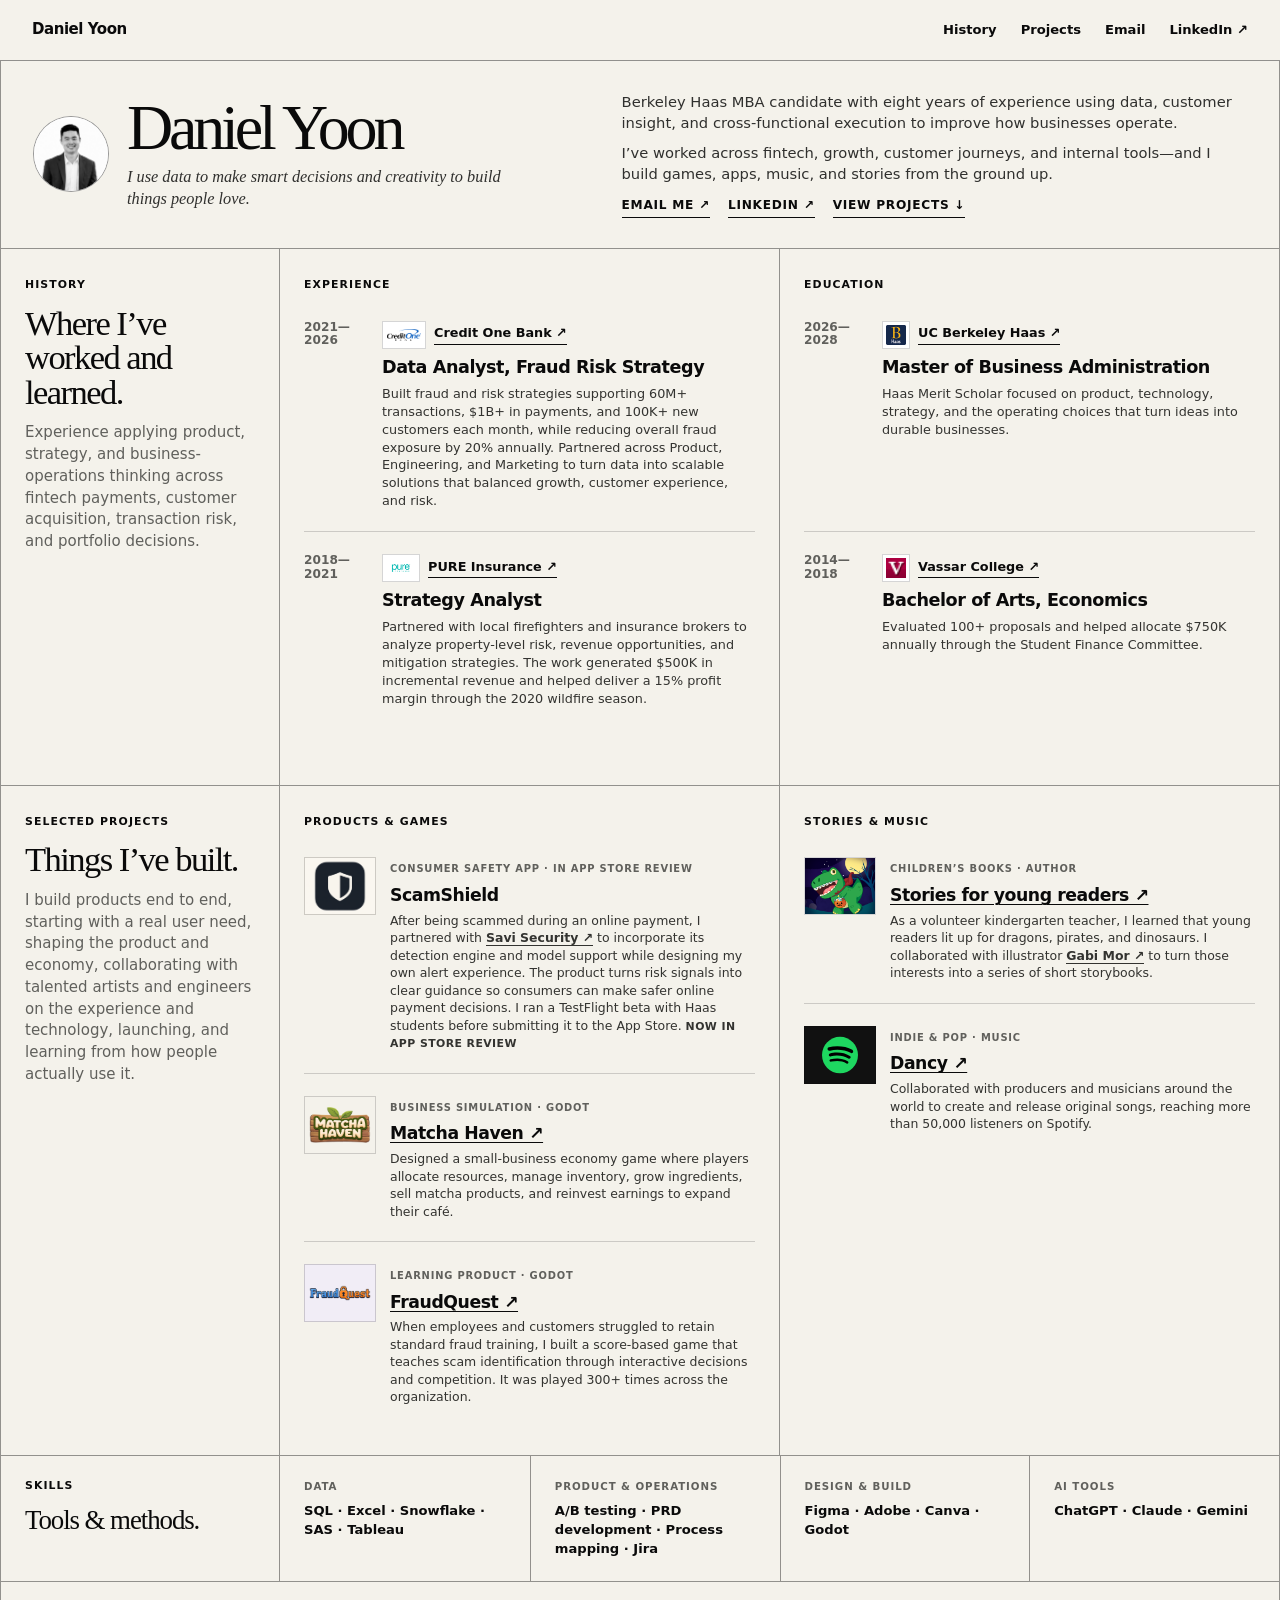
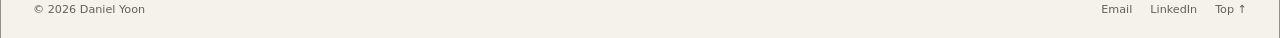
==== commit e7976f5a: "Match skills divider color to section lines Co-Authored-By: Claude Opus 5.5 <noreply@anthropic.com>" ====
--- a/index.html
+++ b/index.html
@@ -8,8 +8,8 @@
   <meta name="theme-color" content="#f4f2eb">
   <link rel="canonical" href="https://danielyoon.me">
   <link rel="icon" href="favicon.svg" type="image/svg+xml">
-  <link rel="stylesheet" href="styles.css?v=20261022c">
-  <script src="script.js?v=20261022c" defer></script>
+  <link rel="stylesheet" href="styles.css?v=20261022d">
+  <script src="script.js?v=20261022d" defer></script>
 </head>
 <body>
   <a class="skip-link" href="#main">Skip to content</a>
--- a/styles.css
+++ b/styles.css
@@ -28,9 +28,9 @@
 @media(max-width:760px){.history-column{display:block}.project-entry{grid-template-columns:72px 1fr}}
 
 /* Compact skills band */
-.skills{display:grid;grid-template-columns:.62fr 2.23fr;border-bottom:1px solid var(--line)}.skills-heading{padding:22px 24px}.skills-heading h2{margin:0;font-family:var(--serif);font-size:clamp(1.6rem,2.1vw,2.3rem);line-height:1;letter-spacing:-.04em;font-weight:500}.skills-groups{display:grid;grid-template-columns:repeat(4,minmax(0,1fr));border-left:1px solid var(--line)}.skill-group{padding:23px 24px}.skill-group+.skill-group{border-left:1px solid var(--soft-line)}.skill-group span{display:block;margin-bottom:7px;color:var(--muted);font-size:.64rem;font-weight:900;letter-spacing:.09em;text-transform:uppercase}.skill-group p{margin:0;font-size:.82rem;font-weight:700;line-height:1.45}
+.skills{display:grid;grid-template-columns:.62fr 2.23fr;border-bottom:1px solid var(--line)}.skills-heading{padding:22px 24px}.skills-heading h2{margin:0;font-family:var(--serif);font-size:clamp(1.6rem,2.1vw,2.3rem);line-height:1;letter-spacing:-.04em;font-weight:500}.skills-groups{display:grid;grid-template-columns:repeat(4,minmax(0,1fr));border-left:1px solid var(--line)}.skill-group{padding:23px 24px}.skill-group+.skill-group{border-left:1px solid var(--line)}.skill-group span{display:block;margin-bottom:7px;color:var(--muted);font-size:.64rem;font-weight:900;letter-spacing:.09em;text-transform:uppercase}.skill-group p{margin:0;font-size:.82rem;font-weight:700;line-height:1.45}
 @media(max-width:1040px){.skills{grid-template-columns:.5fr 2fr}.skills-groups{grid-template-columns:repeat(4,minmax(0,1fr))}.skill-group{padding-inline:16px}}
-@media(max-width:760px){.skills{grid-template-columns:1fr}.skills-heading{padding:22px 20px}.skills-groups{grid-template-columns:1fr;border-left:0;border-top:1px solid var(--line)}.skill-group{padding:16px 20px}.skill-group+.skill-group{border-left:0;border-top:1px solid var(--soft-line)}}
+@media(max-width:760px){.skills{grid-template-columns:1fr}.skills-heading{padding:22px 20px}.skills-groups{grid-template-columns:1fr;border-left:0;border-top:1px solid var(--line)}.skill-group{padding:16px 20px}.skill-group+.skill-group{border-left:0;border-top:1px solid var(--line)}}
 
 /* Tagline reads as a sentence, not a label */
 .role{max-width:380px;margin-top:8px;color:#30302e;font-family:var(--serif);font-size:1.02rem;font-weight:400;font-style:italic;line-height:1.35;letter-spacing:0;text-transform:none}
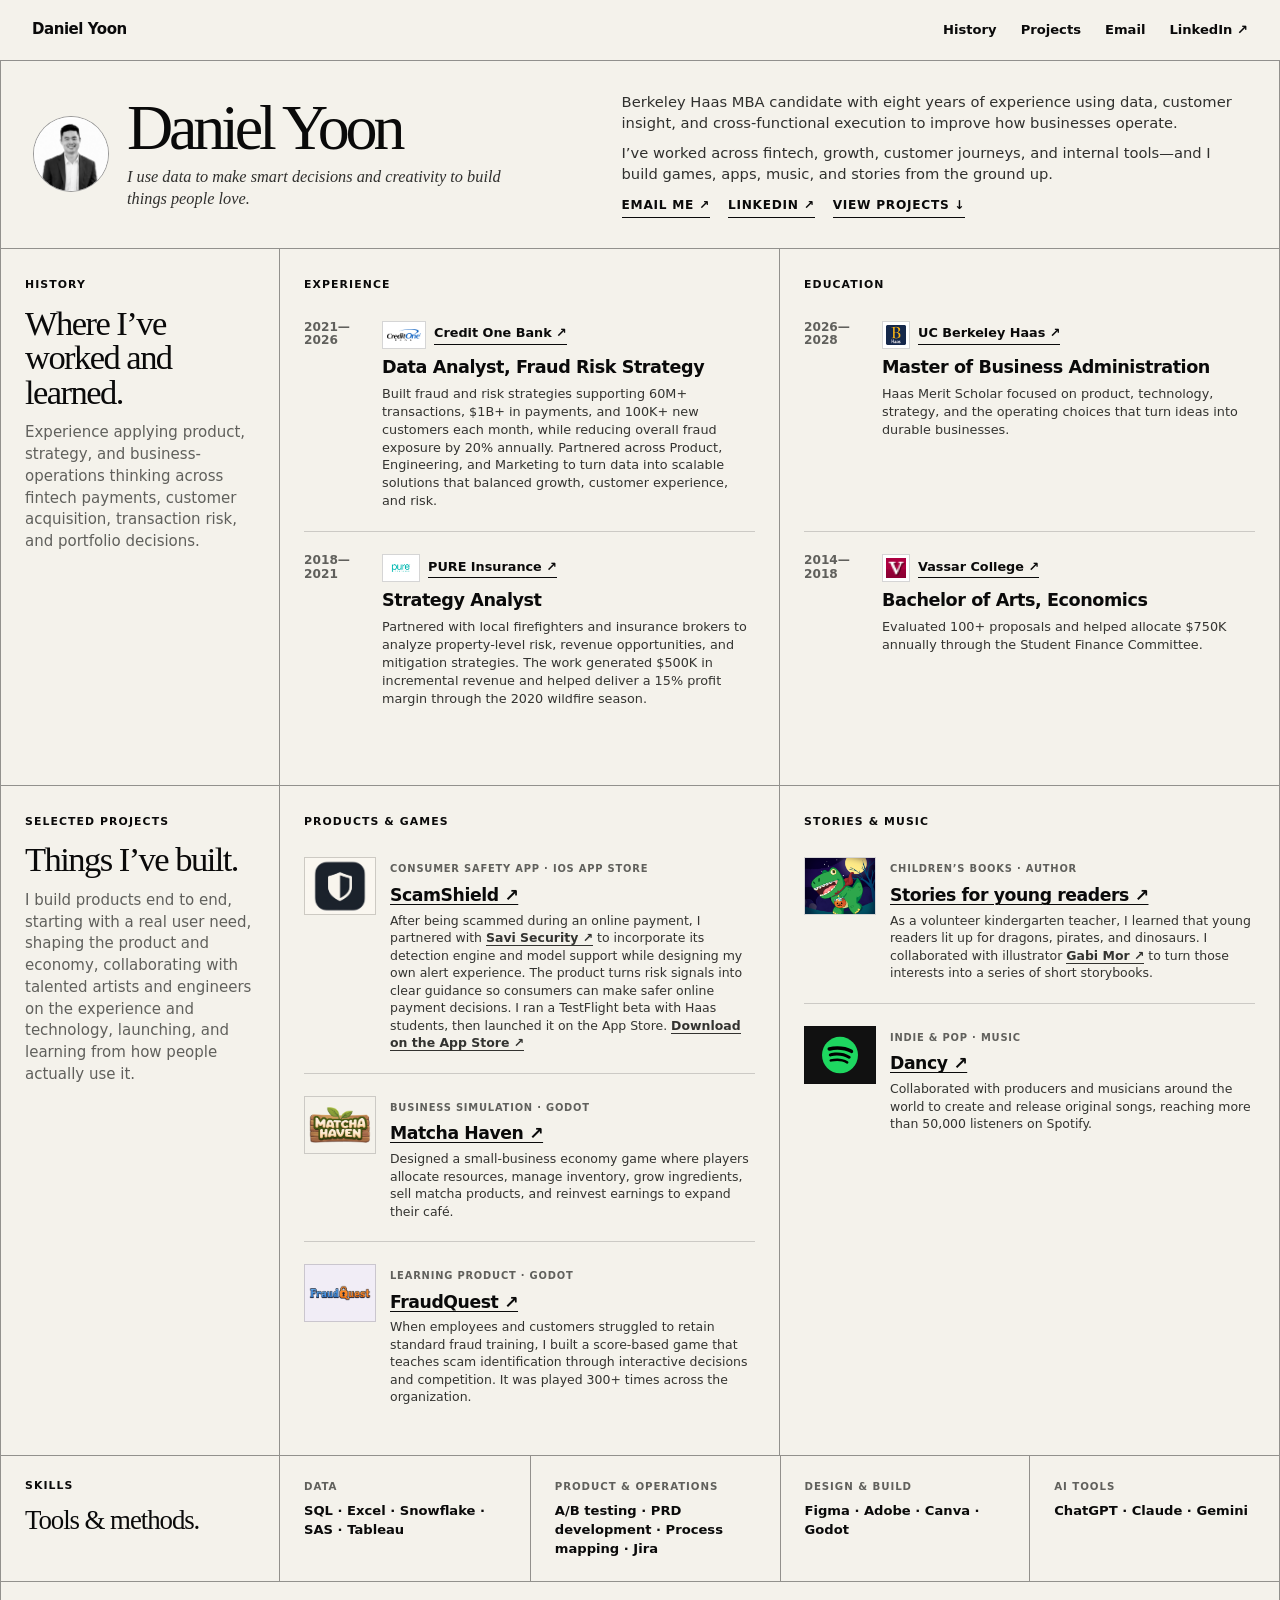
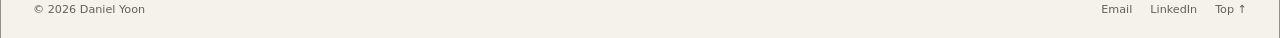
==== commit 653ba0f6: "Link ScamShield to its live App Store listing Co-Authored-By: Claude Opus 5.5 <noreply@anthropic.com" ====
--- a/index.html
+++ b/index.html
@@ -8,8 +8,8 @@
   <meta name="theme-color" content="#f4f2eb">
   <link rel="canonical" href="https://danielyoon.me">
   <link rel="icon" href="favicon.svg" type="image/svg+xml">
-  <link rel="stylesheet" href="styles.css?v=20261022d">
-  <script src="script.js?v=20261022d" defer></script>
+  <link rel="stylesheet" href="styles.css?v=20261101a">
+  <script src="script.js?v=20261101a" defer></script>
 </head>
 <body>
   <a class="skip-link" href="#main">Skip to content</a>
@@ -58,7 +58,7 @@
       <div class="section-label" data-reveal><p class="kicker">Selected projects</p><h2>Things I’ve built.</h2><p>I build products end to end, starting with a real user need, shaping the product and economy, collaborating with talented artists and engineers on the experience and technology, launching, and learning from how people actually use it.</p></div>
       <div class="project-list" data-reveal>
         <p class="column-title">Products &amp; games</p>
-        <article class="project-entry"><div class="project-thumb scamshield-thumb"><img src="assets/scamshield-icon.png" alt="ScamShield icon"></div><div><span>Consumer safety app · In App Store review</span><h3>ScamShield</h3><p>After being scammed during an online payment, I partnered with <a class="inline-link" href="https://www.savisecurity.com/" target="_blank" rel="noopener">Savi Security ↗</a> to incorporate its detection engine and model support while designing my own alert experience. The product turns risk signals into clear guidance so consumers can make safer online payment decisions. I ran a TestFlight beta with Haas students before submitting it to the App Store. <b>Now in App Store review</b></p></div></article>
+        <article class="project-entry"><a class="project-thumb scamshield-thumb" href="https://apps.apple.com/app/id6814972749" target="_blank" rel="noopener"><img src="assets/scamshield-icon.png" alt="ScamShield icon"></a><div><span>Consumer safety app · iOS App Store</span><h3><a href="https://apps.apple.com/app/id6814972749" target="_blank" rel="noopener">ScamShield ↗</a></h3><p>After being scammed during an online payment, I partnered with <a class="inline-link" href="https://www.savisecurity.com/" target="_blank" rel="noopener">Savi Security ↗</a> to incorporate its detection engine and model support while designing my own alert experience. The product turns risk signals into clear guidance so consumers can make safer online payment decisions. I ran a TestFlight beta with Haas students, then launched it on the App Store. <a class="inline-link" href="https://apps.apple.com/app/id6814972749" target="_blank" rel="noopener">Download on the App Store ↗</a></p></div></article>
         <a class="project-entry" href="https://dayoon11.itch.io/matcha-haven" target="_blank" rel="noopener"><div class="project-thumb matcha-thumb"><img src="assets/matcha-haven-title.png" alt="Matcha Haven title logo"></div><div><span>Business simulation · Godot</span><h3>Matcha Haven ↗</h3><p>Designed a small-business economy game where players allocate resources, manage inventory, grow ingredients, sell matcha products, and reinvest earnings to expand their café.</p></div></a>
         <a class="project-entry" href="https://dayoon11.itch.io/fraudquest" target="_blank" rel="noopener"><div class="project-thumb fraudquest-thumb"><img src="assets/fraudquest-logo.png" alt="FraudQuest logo"></div><div><span>Learning product · Godot</span><h3>FraudQuest ↗</h3><p>When employees and customers struggled to retain standard fraud training, I built a score-based game that teaches scam identification through interactive decisions and competition. It was played 300+ times across the organization.</p></div></a>
       </div>
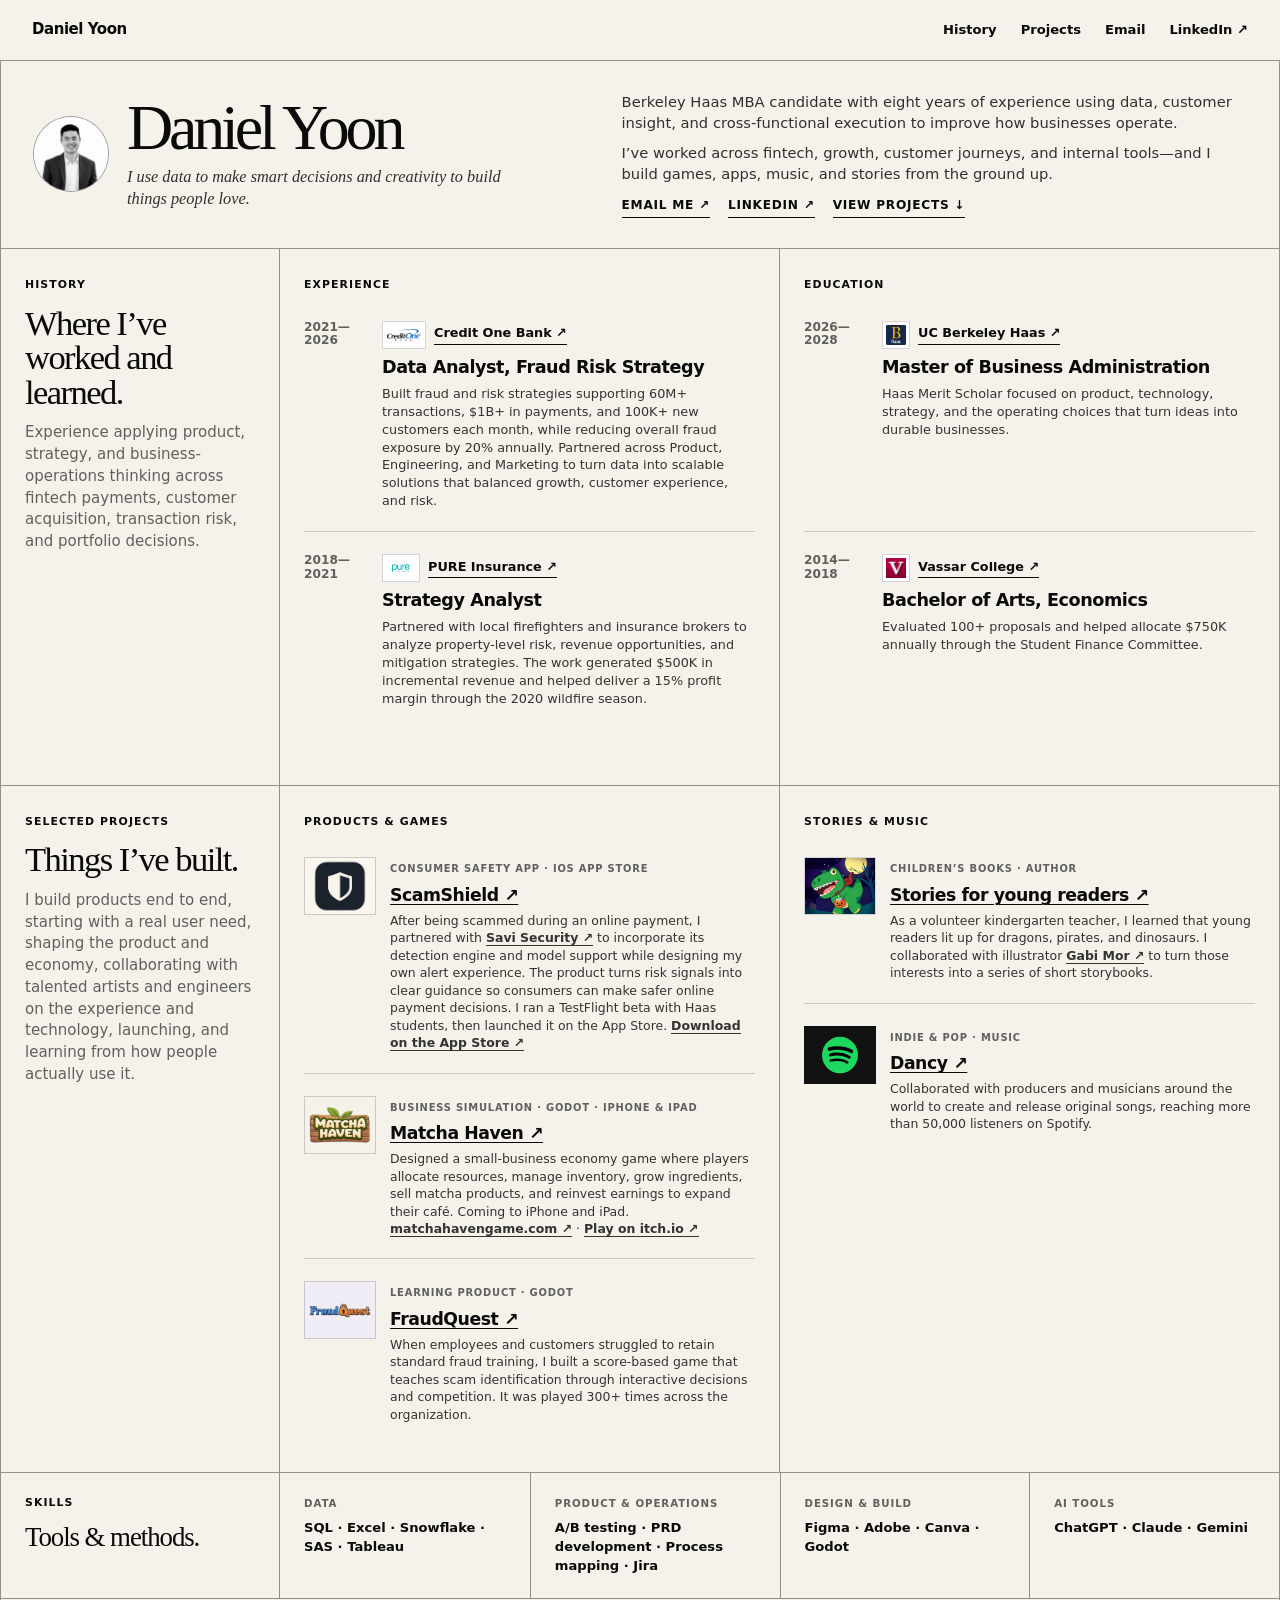
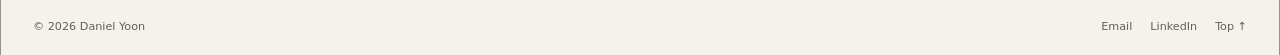
==== commit 76155748: "Matcha Haven card links to matchahavengame.com (itch.io link kept); coming to iPhone and iPad Co-Aut" ====
--- a/index.html
+++ b/index.html
@@ -59,7 +59,7 @@
       <div class="project-list" data-reveal>
         <p class="column-title">Products &amp; games</p>
         <article class="project-entry"><a class="project-thumb scamshield-thumb" href="https://apps.apple.com/app/id6814972749" target="_blank" rel="noopener"><img src="assets/scamshield-icon.png" alt="ScamShield icon"></a><div><span>Consumer safety app · iOS App Store</span><h3><a href="https://apps.apple.com/app/id6814972749" target="_blank" rel="noopener">ScamShield ↗</a></h3><p>After being scammed during an online payment, I partnered with <a class="inline-link" href="https://www.savisecurity.com/" target="_blank" rel="noopener">Savi Security ↗</a> to incorporate its detection engine and model support while designing my own alert experience. The product turns risk signals into clear guidance so consumers can make safer online payment decisions. I ran a TestFlight beta with Haas students, then launched it on the App Store. <a class="inline-link" href="https://apps.apple.com/app/id6814972749" target="_blank" rel="noopener">Download on the App Store ↗</a></p></div></article>
-        <a class="project-entry" href="https://dayoon11.itch.io/matcha-haven" target="_blank" rel="noopener"><div class="project-thumb matcha-thumb"><img src="assets/matcha-haven-title.png" alt="Matcha Haven title logo"></div><div><span>Business simulation · Godot</span><h3>Matcha Haven ↗</h3><p>Designed a small-business economy game where players allocate resources, manage inventory, grow ingredients, sell matcha products, and reinvest earnings to expand their café.</p></div></a>
+        <article class="project-entry"><a class="project-thumb matcha-thumb" href="https://matchahavengame.com" target="_blank" rel="noopener"><img src="assets/matcha-haven-title.png" alt="Matcha Haven title logo"></a><div><span>Business simulation · Godot · iPhone &amp; iPad</span><h3><a href="https://matchahavengame.com" target="_blank" rel="noopener">Matcha Haven ↗</a></h3><p>Designed a small-business economy game where players allocate resources, manage inventory, grow ingredients, sell matcha products, and reinvest earnings to expand their café. Coming to iPhone and iPad. <a class="inline-link" href="https://matchahavengame.com" target="_blank" rel="noopener">matchahavengame.com ↗</a> · <a class="inline-link" href="https://dayoon11.itch.io/matcha-haven" target="_blank" rel="noopener">Play on itch.io ↗</a></p></div></article>
         <a class="project-entry" href="https://dayoon11.itch.io/fraudquest" target="_blank" rel="noopener"><div class="project-thumb fraudquest-thumb"><img src="assets/fraudquest-logo.png" alt="FraudQuest logo"></div><div><span>Learning product · Godot</span><h3>FraudQuest ↗</h3><p>When employees and customers struggled to retain standard fraud training, I built a score-based game that teaches scam identification through interactive decisions and competition. It was played 300+ times across the organization.</p></div></a>
       </div>
       <div class="project-list" data-reveal>
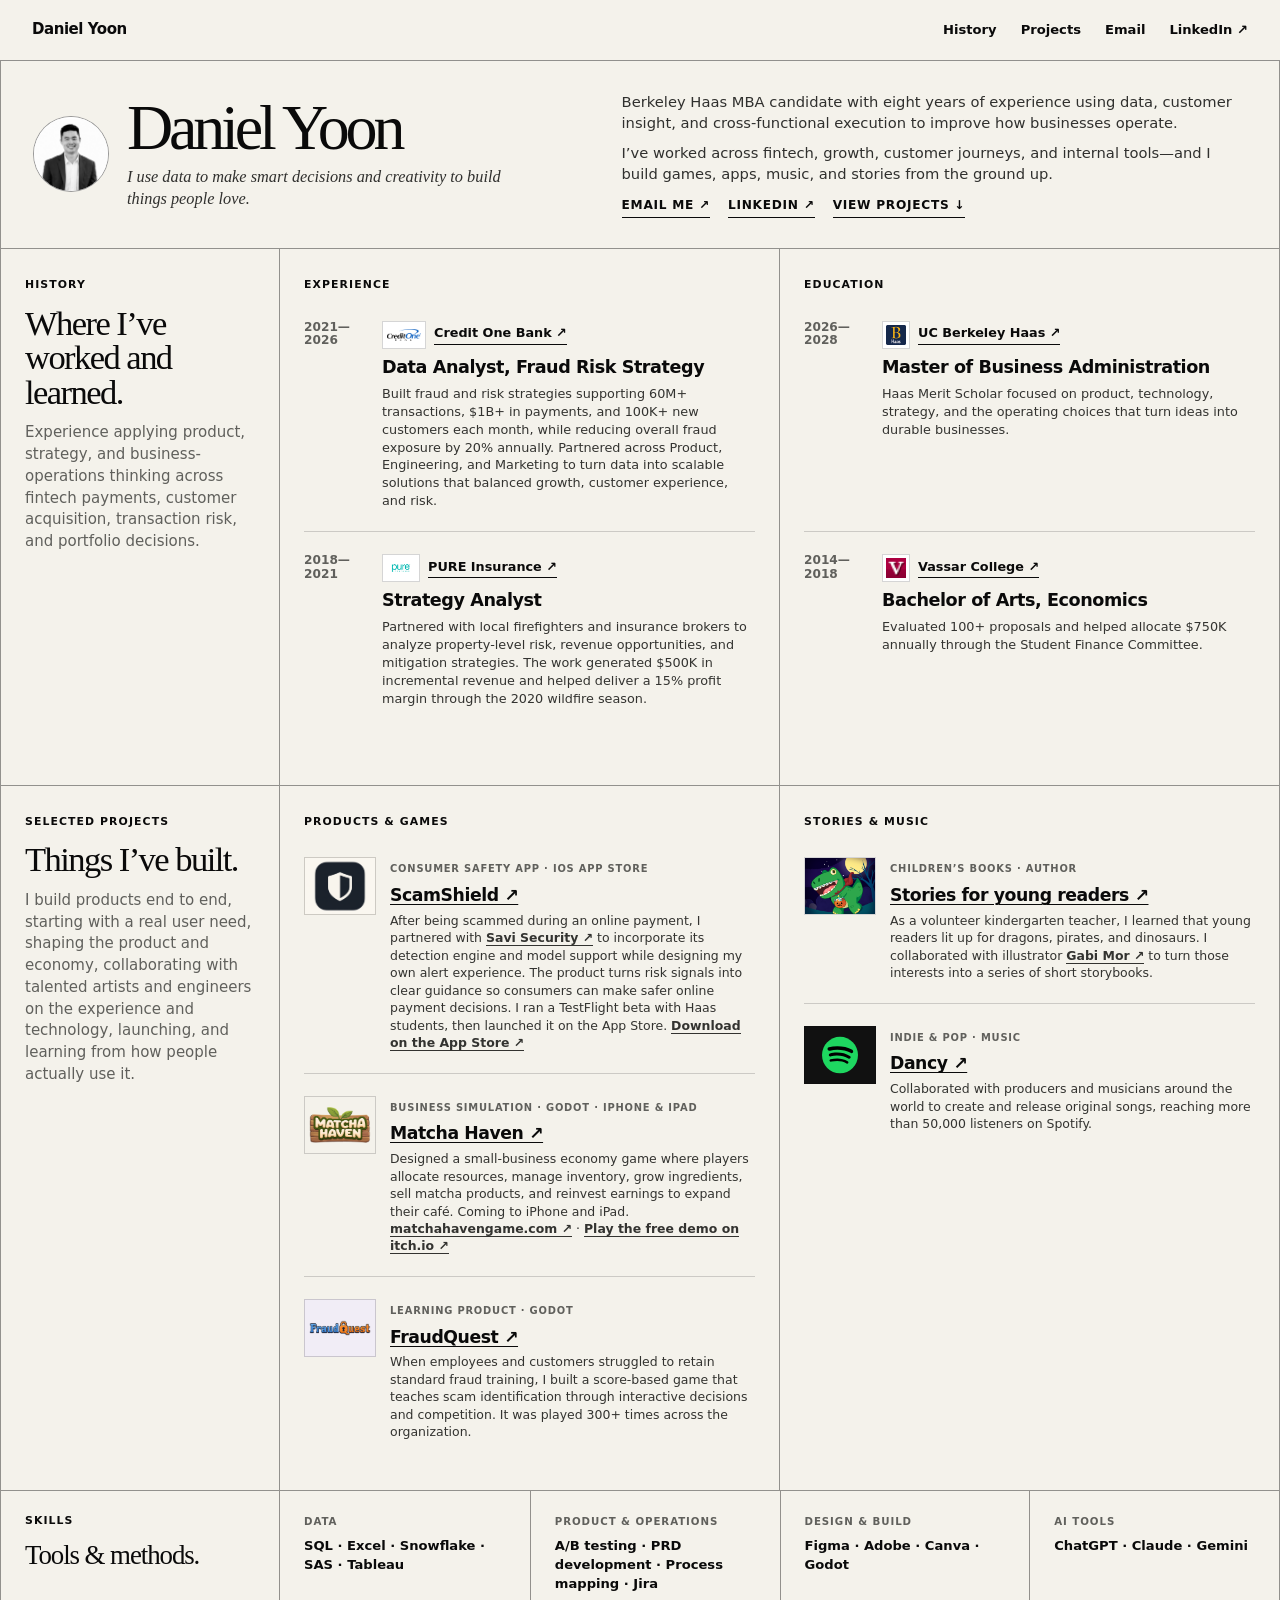
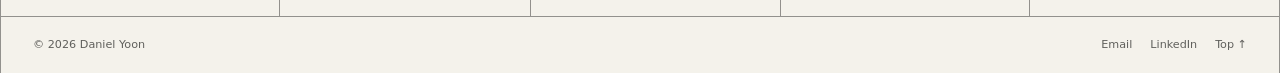
==== commit bbc45117: "Matcha Haven card links to the free itch.io demo Co-Authored-By: Claude Opus 5.5 <noreply@anthropic." ====
--- a/index.html
+++ b/index.html
@@ -59,7 +59,7 @@
       <div class="project-list" data-reveal>
         <p class="column-title">Products &amp; games</p>
         <article class="project-entry"><a class="project-thumb scamshield-thumb" href="https://apps.apple.com/app/id6814972749" target="_blank" rel="noopener"><img src="assets/scamshield-icon.png" alt="ScamShield icon"></a><div><span>Consumer safety app · iOS App Store</span><h3><a href="https://apps.apple.com/app/id6814972749" target="_blank" rel="noopener">ScamShield ↗</a></h3><p>After being scammed during an online payment, I partnered with <a class="inline-link" href="https://www.savisecurity.com/" target="_blank" rel="noopener">Savi Security ↗</a> to incorporate its detection engine and model support while designing my own alert experience. The product turns risk signals into clear guidance so consumers can make safer online payment decisions. I ran a TestFlight beta with Haas students, then launched it on the App Store. <a class="inline-link" href="https://apps.apple.com/app/id6814972749" target="_blank" rel="noopener">Download on the App Store ↗</a></p></div></article>
-        <article class="project-entry"><a class="project-thumb matcha-thumb" href="https://matchahavengame.com" target="_blank" rel="noopener"><img src="assets/matcha-haven-title.png" alt="Matcha Haven title logo"></a><div><span>Business simulation · Godot · iPhone &amp; iPad</span><h3><a href="https://matchahavengame.com" target="_blank" rel="noopener">Matcha Haven ↗</a></h3><p>Designed a small-business economy game where players allocate resources, manage inventory, grow ingredients, sell matcha products, and reinvest earnings to expand their café. Coming to iPhone and iPad. <a class="inline-link" href="https://matchahavengame.com" target="_blank" rel="noopener">matchahavengame.com ↗</a> · <a class="inline-link" href="https://dayoon11.itch.io/matcha-haven" target="_blank" rel="noopener">Play on itch.io ↗</a></p></div></article>
+        <article class="project-entry"><a class="project-thumb matcha-thumb" href="https://matchahavengame.com" target="_blank" rel="noopener"><img src="assets/matcha-haven-title.png" alt="Matcha Haven title logo"></a><div><span>Business simulation · Godot · iPhone &amp; iPad</span><h3><a href="https://matchahavengame.com" target="_blank" rel="noopener">Matcha Haven ↗</a></h3><p>Designed a small-business economy game where players allocate resources, manage inventory, grow ingredients, sell matcha products, and reinvest earnings to expand their café. Coming to iPhone and iPad. <a class="inline-link" href="https://matchahavengame.com" target="_blank" rel="noopener">matchahavengame.com ↗</a> · <a class="inline-link" href="https://dayoon11.itch.io/matcha-haven-demo" target="_blank" rel="noopener">Play the free demo on itch.io ↗</a></p></div></article>
         <a class="project-entry" href="https://dayoon11.itch.io/fraudquest" target="_blank" rel="noopener"><div class="project-thumb fraudquest-thumb"><img src="assets/fraudquest-logo.png" alt="FraudQuest logo"></div><div><span>Learning product · Godot</span><h3>FraudQuest ↗</h3><p>When employees and customers struggled to retain standard fraud training, I built a score-based game that teaches scam identification through interactive decisions and competition. It was played 300+ times across the organization.</p></div></a>
       </div>
       <div class="project-list" data-reveal>
